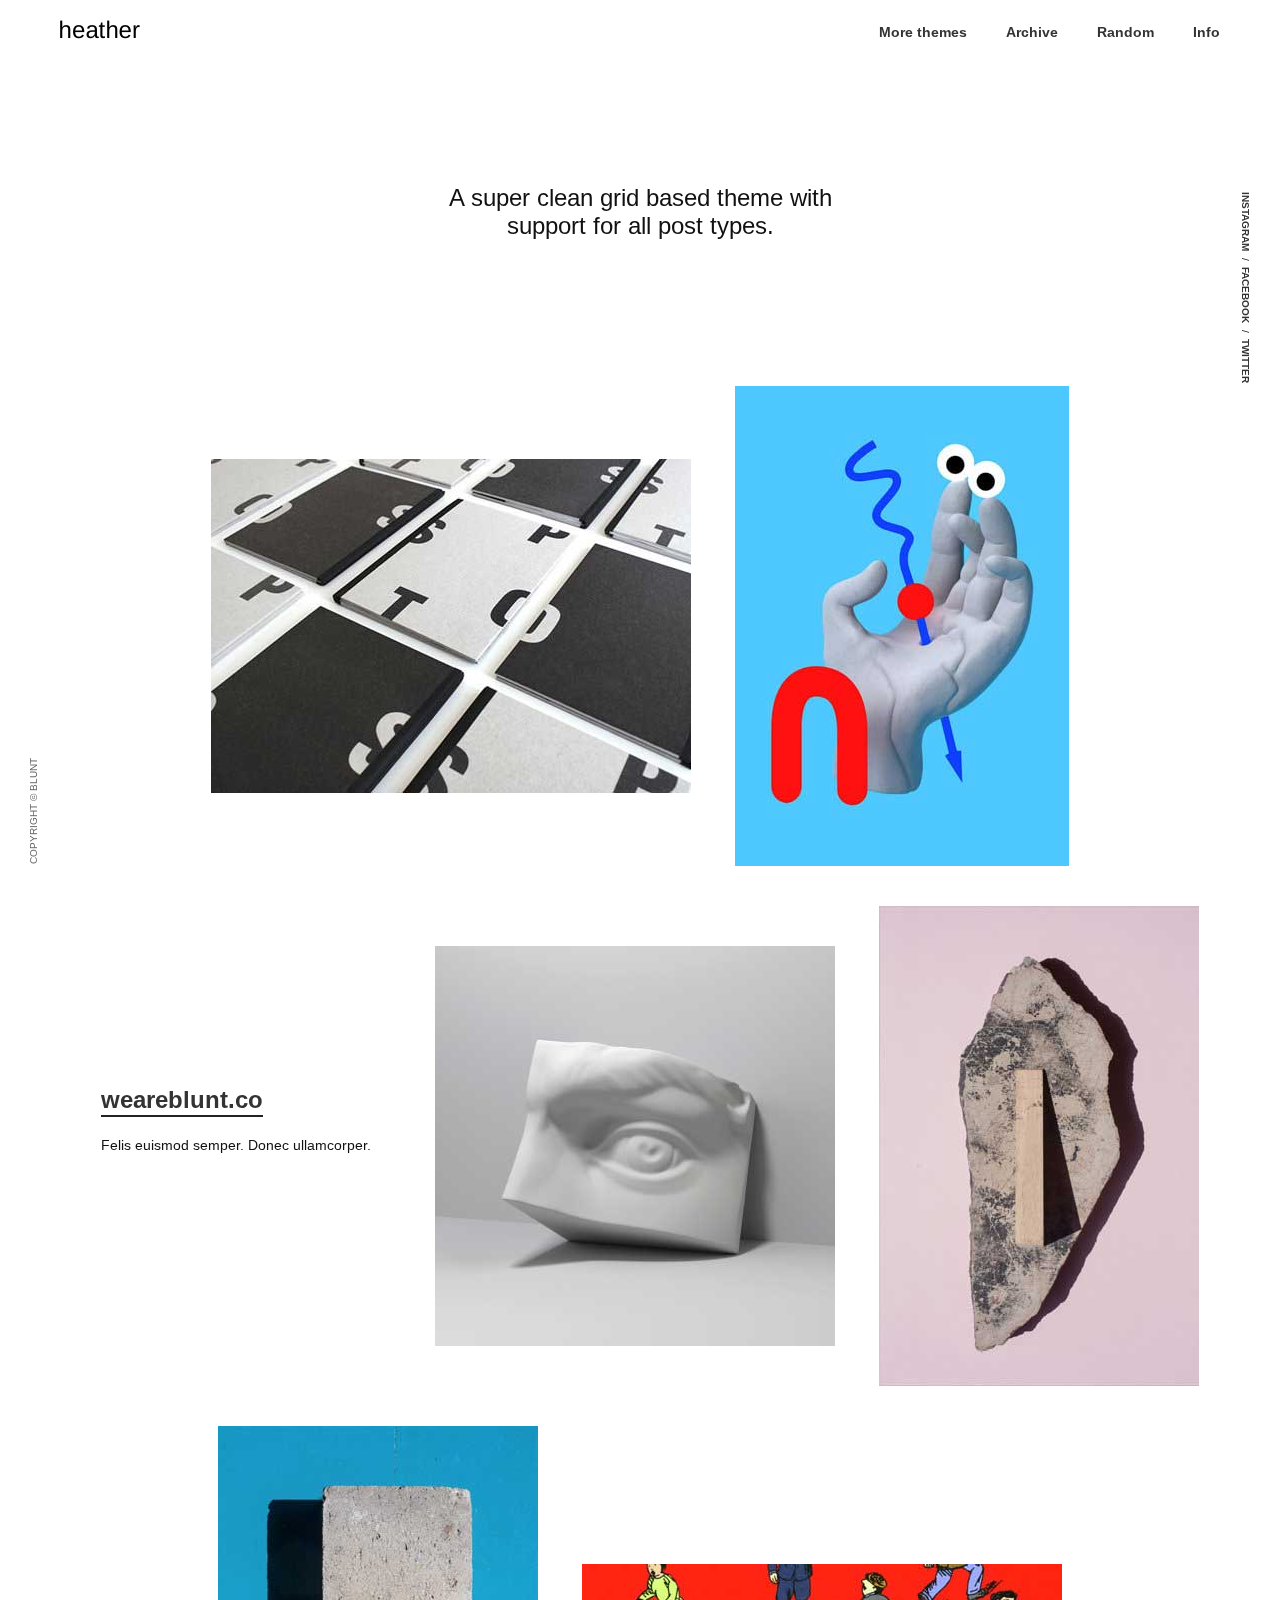
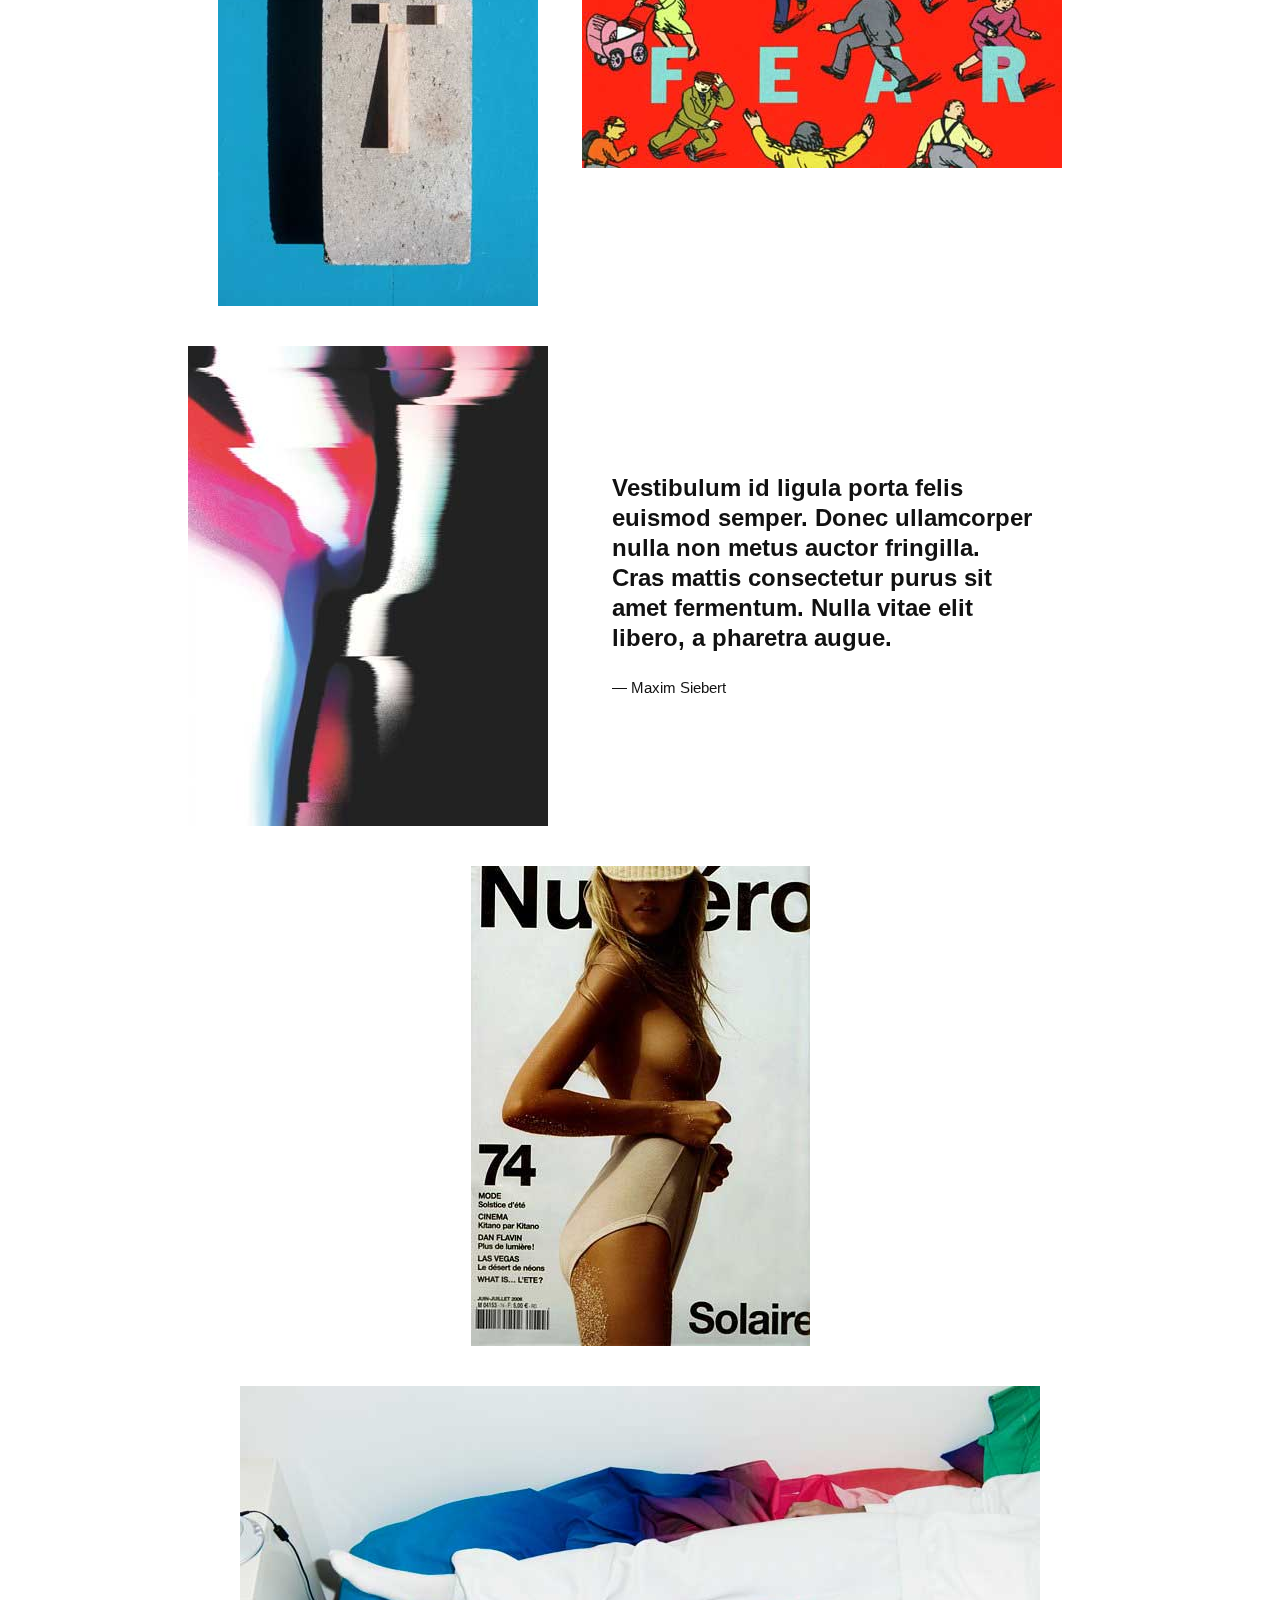
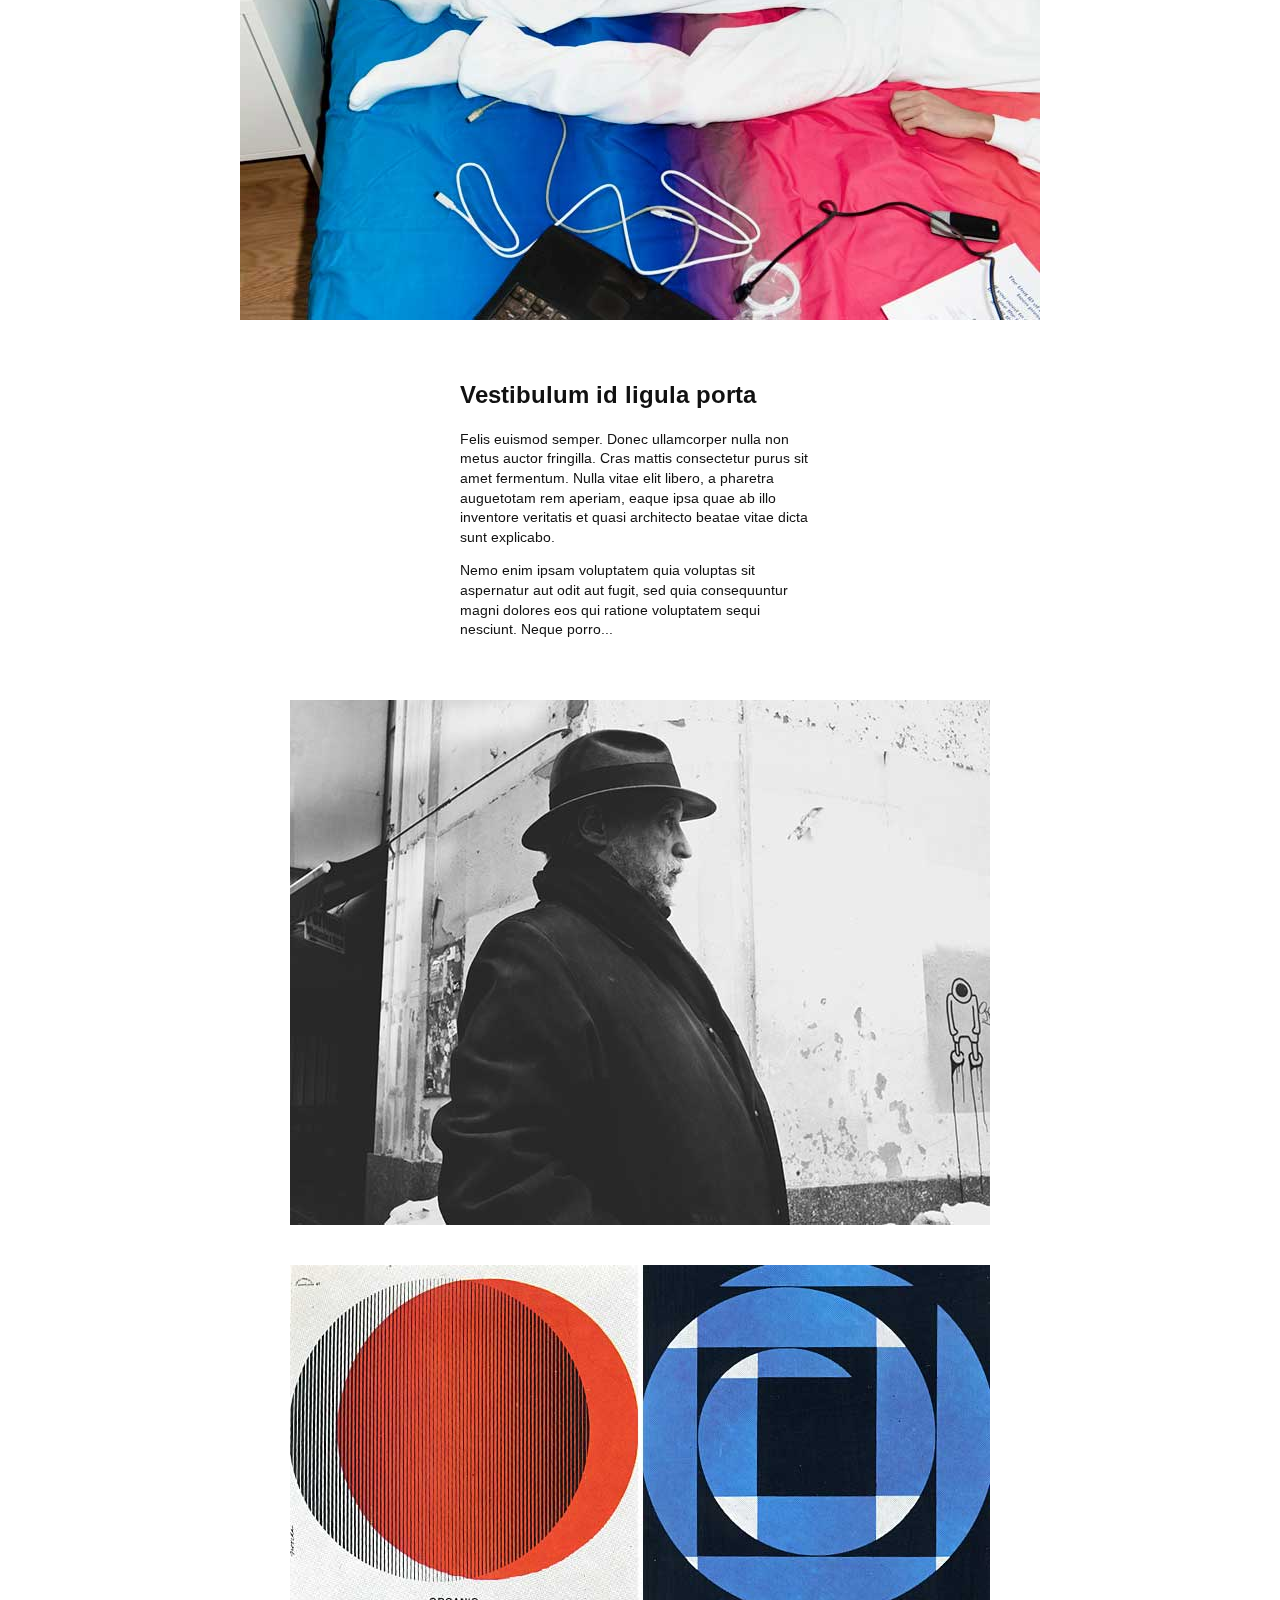
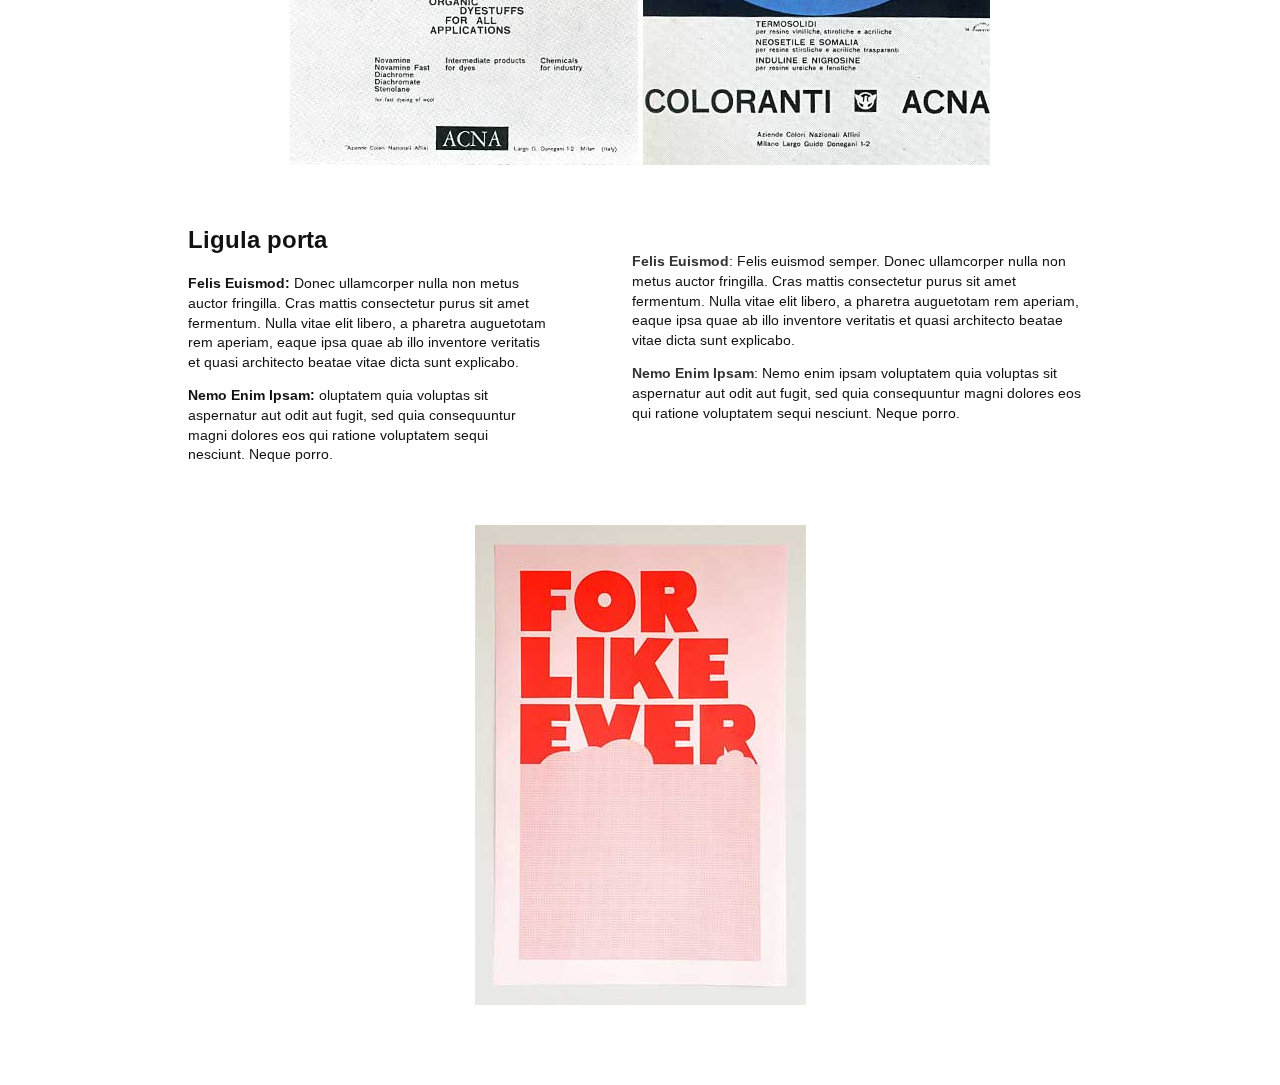
==== index.html @ 5b322d10 "Responsive finished" ====
<!DOCTYPE html>
<html>
	<head>
		<meta charset="utf-8">
		<meta http-equiv="X-UA-Compatible" content="IE=edge,chrome=1" />
		<meta name="viewport" content="width=device-width, initial-scale=1">

		<title>Tumblr Theme 1</title>
		<meta name="description" content="This is where the blog description will go">

		<!-- <link rel="apple-touch-icon" href="{PortraitURL-128}">
		<link rel="shortcut icon" href="{Favicon}">
		<link rel="canonical" href="{block:IndexPage}{BlogURL}{/block:IndexPage}{block:PermalinkPage}{Permalink}{/block:PermalinkPage}">
		<link rel="alternate" type="application/rss+xml" href="{RSS}"> -->
		<link rel="stylesheet" href="stylesheets/screen.css">
		<script src="https://ajax.googleapis.com/ajax/libs/jquery/1.11.3/jquery.min.js"></script>
	</head>
	<body>
		<header>
			<a class="logo" href="/"><img src="img/logo.png" alt="Tumblr Theme 1 logo"></a>
			<nav>
				<a href="#" class="hamburger _hamburger" title="Open menu"><span></span></a>
				<ul class="navigation navigation--site-wide _nav-sitewide">
					<li class="navigation__item navigation--site-wide__item"><a href="">More themes</a></li>
					<li class="navigation__item navigation--site-wide__item"><a href="">Archive</a></li>
					<li class="navigation__item navigation--site-wide__item"><a href="">Random</a></li>
					<li class="navigation__item navigation--site-wide__item"><a href="info.html">Info</a></li>
				</ul>
				<div class="navigation--social _nav-social">
					<ul class="navigation">
						<li class="navigation__item navigation--social__item"><a href="">Instagram</a></li>
						<li class="navigation__item navigation--social__item"><a href="">Facebook</a></li>
						<li class="navigation__item navigation--social__item"><a href="">Twitter</a></li>
					</ul>
				</div>
			</nav>
		</header>

		<main>
			<h1 class="description">A super clean grid based theme with support for all post types.</h1>

			<section class="posts">
				<!-- Photo -->
				<article class="post post--photo" data-id="1">
		          	<div class="post__singlelink _postlink" tabindex="0">
						<figure>
			          			<img src="img/image-1.jpg" alt="" width="" height="">
			          			<figcaption class="post--photo__caption">Example photo caption</figcaption>
			       		</figure>
		      		</div>
		      		<div class="post__more">
		      			<a href="" class="action-item"><img src="img/like.png" alt="Like this post"></a>
		      			<a href="" class="action-item"><img src="img/reblog.png" alt="Reblog this post"></a>
		      			<p class="post__date">6 months ago</p>
		      			<p class="post__notes">14 notes – via <a href="">teamsound</a></p>
		      			<ul class="hashtags">
		      				<li class="hashtags__item"><a href="">hashtag</a></li>
		      				<li class="hashtags__item"><a href="">anotherone</a></li>
		      			</ul>
		      		</div>
				</article>

				<!-- Photo -->
				<article class="post post--photo" data-id="1">
		          	<div class="post__singlelink _postlink" tabindex="0">
						<figure>
			          			<img src="img/image-2.jpg" alt="" width="" height="">
			       		</figure>
		      		</div>
		      		<div class="post__more">
		      			<a href="" class="action-item"><img src="img/like.png" alt="Like this post"></a>
		      			<a href="" class="action-item"><img src="img/reblog.png" alt="Reblog this post"></a>
		      			<p class="post__date">6 months ago</p>
		      			<p class="post__notes">14 notes – via <a href="">teamsound</a></p>
		      			<ul class="hashtags">
		      				<li class="hashtags__item"><a href="">hashtag</a></li>
		      				<li class="hashtags__item"><a href="">anotherone</a></li>
		      			</ul>
		      		</div>
				</article>

				<!-- Link -->
				<article class="post post--link" data-id="2">
					<div class="post__singlelink post__singlelink--text _postlink" tabindex="0">
						<a class="post--link__url external" target="_blank" href="weareblunt.co">weareblunt.co</a>
						<p>Felis euismod semper. Donec ullamcorper.</p>
					</div>
					<div class="post__more">
						<a href="weareblunt.co" class="action-item external"><img src="img/external.png" alt="View external link"></a>
		      			<a href="" class="action-item"><img src="img/like.png" alt="Like this post"></a>
		      			<a href="" class="action-item"><img src="img/reblog.png" alt="Reblog this post"></a>
		      			<p class="post__date">6 months ago</p>
		      			<p class="post__notes">14 notes – via <a href="">teamsound</a></p>
		      		</div>
				</article>

				<!-- Photo -->
				<article class="post post--photo" data-id="1">
		          	<div class="post__singlelink _postlink" tabindex="0">
						<figure>
			          			<img src="img/image-5.jpg" alt="" width="" height="">
			       		</figure>
		      		</div>
		      		<div class="post__more">
		      			<a href="" class="action-item"><img src="img/like.png" alt="Like this post"></a>
		      			<a href="" class="action-item"><img src="img/reblog.png" alt="Reblog this post"></a>
		      			<p class="post__date">6 months ago</p>
		      			<p class="post__notes">14 notes – via <a href="">teamsound</a></p>
		      			<ul class="hashtags">
		      				<li class="hashtags__item"><a href="">hashtag</a></li>
		      				<li class="hashtags__item"><a href="">anotherone</a></li>
		      			</ul>
		      		</div>
				</article>

				<!-- Photo -->
				<article class="post post--photo" data-id="1">
		          	<div class="post__singlelink _postlink" tabindex="0">
						<figure>
			          			<img src="img/image-4.jpg" alt="" width="" height="">
			          			<figcaption class="post--photo__caption">Example photo caption</figcaption>
			       		</figure>
		      		</div>
		      		<div class="post__more">
		      			<a href="" class="action-item"><img src="img/like.png" alt="Like this post"></a>
		      			<a href="" class="action-item"><img src="img/reblog.png" alt="Reblog this post"></a>
		      			<p class="post__date">6 months ago</p>
		      			<p class="post__notes">14 notes – via <a href="">teamsound</a></p>
		      			<ul class="hashtags">
		      				<li class="hashtags__item"><a href="">hashtag</a></li>
		      				<li class="hashtags__item"><a href="">anotherone</a></li>
		      			</ul>
		      		</div>
				</article>

				<!-- Photo -->
				<article class="post post--photo" data-id="1">
		          	<div class="post__singlelink _postlink" tabindex="0">
						<figure>
			          			<img src="img/image-6.jpg" alt="" width="" height="">
			       		</figure>
		      		</div>
		      		<div class="post__more">
		      			<a href="" class="action-item"><img src="img/like.png" alt="Like this post"></a>
		      			<a href="" class="action-item"><img src="img/reblog.png" alt="Reblog this post"></a>
		      			<p class="post__date">6 months ago</p>
		      			<p class="post__notes">14 notes – via <a href="">teamsound</a></p>
		      			<ul class="hashtags">
		      				<li class="hashtags__item"><a href="">hashtag</a></li>
		      				<li class="hashtags__item"><a href="">anotherone</a></li>
		      			</ul>
		      		</div>
				</article>

				<!-- Photo -->
				<article class="post post--photo" data-id="1">
		          	<div class="post__singlelink _postlink" tabindex="0">
						<figure>
			          			<img src="img/image-7.jpg" alt="" width="" height="">
			       		</figure>
		      		</div>
		      		<div class="post__more">
		      			<a href="" class="action-item"><img src="img/like.png" alt="Like this post"></a>
		      			<a href="" class="action-item"><img src="img/reblog.png" alt="Reblog this post"></a>
		      			<p class="post__date">6 months ago</p>
		      			<p class="post__notes">14 notes – via <a href="">teamsound</a></p>
		      			<ul class="hashtags">
		      				<li class="hashtags__item"><a href="">hashtag</a></li>
		      				<li class="hashtags__item"><a href="">anotherone</a></li>
		      			</ul>
		      		</div>
				</article>

				<!-- Photo -->
				<article class="post post--photo" data-id="1">
		          	<div class="post__singlelink _postlink" tabindex="0">
						<figure>
			          			<img src="img/image-8.jpg" alt="" width="" height="">
			       		</figure>
		      		</div>
		      		<div class="post__more">
		      			<a href="" class="action-item"><img src="img/like.png" alt="Like this post"></a>
		      			<a href="" class="action-item"><img src="img/reblog.png" alt="Reblog this post"></a>
		      			<p class="post__date">6 months ago</p>
		      			<p class="post__notes">14 notes – via <a href="">teamsound</a></p>
		      			<ul class="hashtags">
		      				<li class="hashtags__item"><a href="">hashtag</a></li>
		      				<li class="hashtags__item"><a href="">anotherone</a></li>
		      			</ul>
		      		</div>
				</article>

				<!-- Quote -->
				<article class="post post--blockquote" data-id="3">
					<div class="post__singlelink post__singlelink--text _postlink" tabindex="0">
						<blockquote>
							Vestibulum id ligula porta felis euismod semper. Donec ullamcorper nulla non metus auctor fringilla. Cras mattis consectetur purus sit amet fermentum. Nulla vitae elit libero, a pharetra augue.
						</blockquote>
						<p class="source">&mdash; Maxim Siebert</p>
					</div>
					<div class="post__more">
		      			<a href="" class="action-item"><img src="img/like.png" alt="Like this post"></a>
		      			<a href="" class="action-item"><img src="img/reblog.png" alt="Reblog this post"></a>
		      			<p class="post__date">6 months ago</p>
		      			<p class="post__notes">14 notes – via <a href="">teamsound</a></p>
		      		</div>
				</article>

				<!-- Photo -->
				<article class="post post--photo" data-id="1">
		          	<div class="post__singlelink _postlink" tabindex="0">
						<figure>
			          			<img src="img/image-9.jpg" alt="" width="" height="">
			          			<figcaption class="post--photo__caption">This is an example of what a semi long caption would look like</figcaption>
			       		</figure>
		      		</div>
		      		<div class="post__more">
		      			<a href="" class="action-item"><img src="img/like.png" alt="Like this post"></a>
		      			<a href="" class="action-item"><img src="img/reblog.png" alt="Reblog this post"></a>
		      			<p class="post__date">6 months ago</p>
		      			<p class="post__notes">14 notes – via <a href="">teamsound</a></p>
		      			<ul class="hashtags">
		      				<li class="hashtags__item"><a href="">hashtag</a></li>
		      				<li class="hashtags__item"><a href="">anotherone</a></li>
		      			</ul>
		      		</div>
				</article>

				<!-- Photo -->
				<article class="post post--photo" data-id="1">
		          	<div class="post__singlelink _postlink" tabindex="0">
						<figure>
			          			<img src="img/image-10.jpg" alt="" width="" height="">
			       		</figure>
		      		</div>
		      		<div class="post__more">
		      			<a href="" class="action-item"><img src="img/like.png" alt="Like this post"></a>
		      			<a href="" class="action-item"><img src="img/reblog.png" alt="Reblog this post"></a>
		      			<p class="post__date">6 months ago</p>
		      			<p class="post__notes">14 notes – via <a href="">teamsound</a></p>
		      			<ul class="hashtags">
		      				<li class="hashtags__item"><a href="">hashtag</a></li>
		      				<li class="hashtags__item"><a href="">anotherone</a></li>
		      			</ul>
		      		</div>
				</article>

				<!-- Text -->
				<article class="post post--text" data-id="4">
					<div class="post__singlelink post__singlelink--text _postlink" tabindex="0">
						<h2>Vestibulum id ligula porta</h2>
						<p>Felis euismod semper. Donec ullamcorper nulla non metus auctor fringilla. Cras mattis consectetur purus sit amet fermentum. Nulla vitae elit libero, a pharetra auguetotam rem aperiam, eaque ipsa quae ab illo inventore veritatis et quasi architecto beatae vitae dicta sunt explicabo.</p>
						<p>Nemo enim ipsam voluptatem quia voluptas sit aspernatur aut odit aut fugit, sed quia consequuntur magni dolores eos qui ratione voluptatem sequi nesciunt. Neque porro...</p>
					</div>
					<div class="post__more">
		      			<a href="" class="action-item"><img src="img/like.png" alt="Like this post"></a>
		      			<a href="" class="action-item"><img src="img/reblog.png" alt="Reblog this post"></a>
		      			<p class="post__date">6 months ago</p>
		      			<p class="post__notes">14 notes – via <a href="">teamsound</a></p>
		      		</div>
				</article>

				<!-- Photo -->
				<article class="post post--photo" data-id="1">
		          	<div class="post__singlelink _postlink" tabindex="0">
						<figure>
			          			<img src="img/image-11.jpg" alt="" width="" height="">
			          			<figcaption class="post--photo__caption">Short caption</figcaption>
			       		</figure>
		      		</div>
		      		<div class="post__more">
		      			<a href="" class="action-item"><img src="img/like.png" alt="Like this post"></a>
		      			<a href="" class="action-item"><img src="img/reblog.png" alt="Reblog this post"></a>
		      			<p class="post__date">6 months ago</p>
		      			<p class="post__notes">14 notes – via <a href="">teamsound</a></p>
		      			<ul class="hashtags">
		      				<li class="hashtags__item"><a href="">hashtag</a></li>
		      				<li class="hashtags__item"><a href="">anotherone</a></li>
		      			</ul>
		      		</div>
				</article>

				<!-- Photo -->
				<article class="post post--photo" data-id="1">
		          	<div class="post__singlelink _postlink" tabindex="0">
						<figure>
			          			<img src="img/image-12.jpg" alt="" width="" height="">
			       		</figure>
		      		</div>
		      		<div class="post__more">
		      			<a href="" class="action-item"><img src="img/like.png" alt="Like this post"></a>
		      			<a href="" class="action-item"><img src="img/reblog.png" alt="Reblog this post"></a>
		      			<p class="post__date">6 months ago</p>
		      			<p class="post__notes">14 notes – via <a href="">teamsound</a></p>
		      			<ul class="hashtags">
		      				<li class="hashtags__item"><a href="">hashtag</a></li>
		      				<li class="hashtags__item"><a href="">anotherone</a></li>
		      			</ul>
		      		</div>
				</article>

				<!-- Chat -->
				<article class="post post--chat" data-id="5">
					<div class="post__singlelink post__singlelink--text _postlink" tabindex="0">
						<h2>Ligula porta</h2>
						<ul class="post__conversation">
							<li class="post__conversation--lines">
								<p><strong>Felis Euismod: </strong>Donec ullamcorper nulla non metus auctor fringilla. Cras mattis consectetur purus sit amet fermentum. Nulla vitae elit libero, a pharetra auguetotam rem aperiam, eaque ipsa quae ab illo inventore veritatis et quasi architecto beatae vitae dicta sunt explicabo.</p>
							</li>
							<li class="post__conversation--lines">
								<p><strong>Nemo Enim Ipsam: </strong>oluptatem quia voluptas sit aspernatur aut odit aut fugit, sed quia consequuntur magni dolores eos qui ratione voluptatem sequi nesciunt. Neque porro.</p>
							</li>
						</ul>
					</div>
					<div class="post__more">
		      			<a href="" class="action-item"><img src="img/like.png" alt="Like this post"></a>
		      			<a href="" class="action-item"><img src="img/reblog.png" alt="Reblog this post"></a>
		      			<p class="post__date">6 months ago</p>
		      			<p class="post__notes">14 notes – via <a href="">teamsound</a></p>
		      		</div>
				</article>

				<!-- Answer -->
				<article class="post post--answer" data-id="6">
					<div class="post__singlelink post__singlelink--text _postlink" tabindex="0">
						<div class="post--answer__question">
							<p><a href="">Felis Euismod</a>: Felis euismod semper. Donec ullamcorper nulla non metus auctor fringilla. Cras mattis consectetur purus sit amet fermentum. Nulla vitae elit libero, a pharetra auguetotam rem aperiam, eaque ipsa quae ab illo inventore veritatis et quasi architecto beatae vitae dicta sunt explicabo.</p>
						</div>
						<div class="post--answer__answerer">
							<p><a href="">Nemo Enim Ipsam</a>: Nemo enim ipsam voluptatem quia voluptas sit aspernatur aut odit aut fugit, sed quia consequuntur magni dolores eos qui ratione voluptatem sequi nesciunt. Neque porro.</p>
						</div>
						<div class="post--answer__replies">
							<!-- Work out replies once dynamic -->
						</div>
					</div>
					<div class="post__more">
		      			<a href="" class="action-item"><img src="img/like.png" alt="Like this post"></a>
		      			<a href="" class="action-item"><img src="img/reblog.png" alt="Reblog this post"></a>
		      			<p class="post__date">6 months ago</p>
		      			<p class="post__notes">14 notes – via <a href="">teamsound</a></p>
		      		</div>
				</article>

				<!-- Photo -->
				<article class="post post--photo" data-id="1">
		          	<div class="post__singlelink _postlink" tabindex="0">
						<figure>
			          			<img src="img/image-13.jpg" alt="" width="" height="">
			       		</figure>
		      		</div>
		      		<div class="post__more">
		      			<a href="" class="action-item"><img src="img/like.png" alt="Like this post"></a>
		      			<a href="" class="action-item"><img src="img/reblog.png" alt="Reblog this post"></a>
		      			<p class="post__date">6 months ago</p>
		      			<p class="post__notes">14 notes – via <a href="">teamsound</a></p>
		      			<ul class="hashtags">
		      				<li class="hashtags__item"><a href="">hashtag</a></li>
		      				<li class="hashtags__item"><a href="">anotherone</a></li>
		      			</ul>
		      		</div>
				</article>
			</section>
		</main>

		<footer>
			<!-- Copyright -->
			<p class="copyright">Copyright &copy; blunt</p>
		</footer>


		<section class="overlay _overlay">
			<article class="overlay__post _overlaypost">
				
			</article>
		</section>

		<script src="js/script.js"></script>
	</body>
</html>
---- stylesheets/screen.css ----
@import url(https://fonts.googleapis.com/css?family=Arimo:400,700);
/* layouts/_base.scss */
/* line 6, ../sass/layouts/_base.scss */
*,
*:before,
*:after {
  -webkit-box-sizing: border-box;
  -moz-box-sizing: border-box;
  box-sizing: border-box;
}

/* line 14, ../sass/layouts/_base.scss */
body {
  font-family: 'Arimo', sans-serif;
  font-size: 14px;
  margin: 0;
  padding: 20px;
  color: #111;
}
/* line 22, ../sass/layouts/_base.scss */
body.no-scroll {
  overflow: hidden;
  height: 100%;
}
@media (min-width: 625px) {
  /* line 14, ../sass/layouts/_base.scss */
  body {
    padding: 60px;
  }
}

/* line 32, ../sass/layouts/_base.scss */
header {
  position: fixed;
  z-index: 2;
  top: 0;
  left: 0;
  width: 100%;
  margin: 0 auto;
  padding-top: 20px;
  padding-left: 20px;
  padding-right: 20px;
}
@media (min-width: 625px) {
  /* line 32, ../sass/layouts/_base.scss */
  header {
    padding-right: 60px;
    padding-left: 60px;
  }
}

/* line 49, ../sass/layouts/_base.scss */
.logo {
  display: inline-block;
  max-width: 80px;
}

/* line 55, ../sass/layouts/_base.scss */
nav {
  float: right;
}

/* line 59, ../sass/layouts/_base.scss */
h2, blockquote, .post--link__url {
  font-size: 1.7em;
  margin-top: 0;
}

/* line 65, ../sass/layouts/_base.scss */
p {
  font-weight: 400;
  line-height: 1.4;
  margin-top: 0;
}

/* line 72, ../sass/layouts/_base.scss */
img {
  max-width: 100%;
}

/* line 76, ../sass/layouts/_base.scss */
a {
  font-weight: 700;
  text-decoration: none;
  color: #333;
}
/* line 82, ../sass/layouts/_base.scss */
a:hover {
  opacity: .7;
}

/* line 87, ../sass/layouts/_base.scss */
article {
  margin-top: 20px;
  margin-bottom: 20px;
}
@media (min-width: 625px) {
  /* line 87, ../sass/layouts/_base.scss */
  article {
    margin-left: 20px;
    margin-right: 20px;
  }
}

/* line 96, ../sass/layouts/_base.scss */
figure {
  margin: 0;
}
/* line 98, ../sass/layouts/_base.scss */
figure img {
  display: block;
}

/* line 103, ../sass/layouts/_base.scss */
blockquote {
  font-weight: 700;
  margin-left: 0;
}

/* line 111, ../sass/layouts/_base.scss */
.source {
  font-size: 1.1em;
  font-weight: 400;
  margin-bottom: 0;
}

/* line 118, ../sass/layouts/_base.scss */
.visible {
  z-index: initial !important;
  opacity: 1 !important;
}

/* layouts/_inner-page.scss */
/* line 7, ../sass/layouts/_inner-page.scss */
.inner-page main {
  max-width: 580px;
  margin: 100px auto 0;
}
/* line 10, ../sass/layouts/_inner-page.scss */
.inner-page main h1 {
  font-size: 1.7em;
  font-weight: 400;
}

/* modules/_navigation.scss */
/* line 6, ../sass/modules/_navigation.scss */
.navigation {
  margin: 0;
  padding-left: 0;
  list-style-type: none;
}

/* line 13, ../sass/modules/_navigation.scss */
.navigation__item {
  display: inline-block;
  vertical-align: sub;
}

@media (max-width: 624px) {
  /* line 19, ../sass/modules/_navigation.scss */
  .navigation--site-wide {
    z-index: -1;
    opacity: 0;
    position: fixed;
    top: 115px;
    left: 50%;
    -moz-transform: translateX(-50%);
    -ms-transform: translateX(-50%);
    -webkit-transform: translateX(-50%);
    transform: translateX(-50%);
    transition-timing-function: ease-in-out;
    transition-duration: 0.2s;
    transition-property: opacity translate;
  }
  /* line 28, ../sass/modules/_navigation.scss */
  .navigation--site-wide.visible {
    -moz-transform: translateX(-50%) translateY(-15px);
    -ms-transform: translateX(-50%) translateY(-15px);
    -webkit-transform: translateX(-50%) translateY(-15px);
    transform: translateX(-50%) translateY(-15px);
  }
}

@media (max-width: 624px) {
  /* line 34, ../sass/modules/_navigation.scss */
  .navigation--site-wide__item {
    display: block;
    text-align: center;
    margin-bottom: 1em;
    font-size: 18px;
  }
  /* line 40, ../sass/modules/_navigation.scss */
  .navigation--site-wide__item a {
    font-weight: 400;
  }
}
@media (min-width: 625px) {
  /* line 34, ../sass/modules/_navigation.scss */
  .navigation--site-wide__item {
    margin-left: 35px;
  }
}

/* line 49, ../sass/modules/_navigation.scss */
.navigation--social {
  position: fixed;
  z-index: -1;
  opacity: 0;
  bottom: 20px;
  left: 50%;
  -moz-transform: translateX(-50%);
  -ms-transform: translateX(-50%);
  -webkit-transform: translateX(-50%);
  transform: translateX(-50%);
  transition-timing-function: ease-in-out;
  transition-duration: 0.2s;
  transition-property: opacity;
}
/* line 58, ../sass/modules/_navigation.scss */
.navigation--social.visible {
  z-index: 2 !important;
}
@media (min-width: 625px) {
  /* line 49, ../sass/modules/_navigation.scss */
  .navigation--social {
    z-index: initial;
    opacity: 1;
    top: 190px;
    right: 0;
    bottom: auto;
    -moz-transform: translateX(calc(100% - 21px));
    -ms-transform: translateX(calc(100% - 21px));
    -webkit-transform: translateX(calc(100% - 21px));
    transform: translateX(calc(100% - 21px));
  }
  /* line 69, ../sass/modules/_navigation.scss */
  .navigation--social ul {
    padding-left: 0;
    -moz-transform: rotate(90deg);
    -ms-transform: rotate(90deg);
    -webkit-transform: rotate(90deg);
    transform: rotate(90deg);
    -moz-transform-origin: top left;
    -ms-transform-origin: top left;
    -webkit-transform-origin: top left;
    transform-origin: top left;
  }
}

/* line 78, ../sass/modules/_navigation.scss */
.navigation--social__item {
  font-size: .7em;
  padding-left: 2px;
  text-transform: uppercase;
}
/* line 84, ../sass/modules/_navigation.scss */
.navigation--social__item:not(:last-child):after {
  padding-left: 4px;
  content: ' /';
}

/* modules/_hamburger.scss */
/* line 6, ../sass/modules/_hamburger.scss */
.hamburger {
  position: absolute;
  top: calc(50% + 10px);
  right: 20px;
  display: block;
  height: 26px;
  -moz-transform: translateY(-50%);
  -ms-transform: translateY(-50%);
  -webkit-transform: translateY(-50%);
  transform: translateY(-50%);
}
@media (min-width: 625px) {
  /* line 6, ../sass/modules/_hamburger.scss */
  .hamburger {
    display: none;
  }
}
/* line 19, ../sass/modules/_hamburger.scss */
.hamburger span {
  position: relative;
  top: calc(50% - 1px);
  display: block;
  width: 35px;
  height: 2px;
  background-color: black;
  transition-timing-function: ease-in-out;
  transition-duration: 0.2s;
  transition-property: all;
}
/* line 31, ../sass/modules/_hamburger.scss */
.hamburger span:before, .hamburger span:after {
  position: absolute;
  left: 0;
  width: 100%;
  height: 2px;
  content: '';
  background-color: black;
  transition-timing-function: ease-in-out;
  transition-duration: 0.2s;
  transition-property: all;
}
/* line 45, ../sass/modules/_hamburger.scss */
.hamburger span:before {
  top: -6px;
}
/* line 48, ../sass/modules/_hamburger.scss */
.hamburger span:after {
  bottom: -6px;
}
/* line 52, ../sass/modules/_hamburger.scss */
.hamburger.open span {
  background-color: transparent;
}
/* line 54, ../sass/modules/_hamburger.scss */
.hamburger.open span:before {
  top: 0;
  -moz-transform: rotate(45deg);
  -ms-transform: rotate(45deg);
  -webkit-transform: rotate(45deg);
  transform: rotate(45deg);
}
/* line 59, ../sass/modules/_hamburger.scss */
.hamburger.open span:after {
  bottom: 0;
  -moz-transform: rotate(-45deg);
  -ms-transform: rotate(-45deg);
  -webkit-transform: rotate(-45deg);
  transform: rotate(-45deg);
}

/* modules/_action-item.scss */
/* line 6, ../sass/modules/_action-items.scss */
.action-item {
  display: inline-block;
  max-width: 18px;
  margin: 0 3px 1em;
}

/* modules/_hashtags.scss */
/* line 6, ../sass/modules/_hashtags.scss */
.hashtags {
  padding-left: 0;
  list-style-type: none;
}

/* line 12, ../sass/modules/_hashtags.scss */
.hashtags__item {
  display: inline-block;
}
/* line 14, ../sass/modules/_hashtags.scss */
.hashtags__item a:before {
  font-weight: 700;
  content: '#';
}

/* modules/_description.scss */
/* line 6, ../sass/modules/_description.scss */
.description {
  font-size: 1.7em;
  font-weight: 400;
  max-width: 400px;
  margin: 125px auto;
  text-align: center;
}

/* modules/_copyright.scss */
/* line 6, ../sass/modules/_copyright.scss */
.copyright {
  display: none;
}
@media (min-width: 625px) {
  /* line 6, ../sass/modules/_copyright.scss */
  .copyright {
    font-size: .7em;
    position: fixed;
    bottom: 13px;
    left: 27px;
    display: block;
    text-transform: uppercase;
    color: #646464;
    -moz-transform: rotate(-90deg);
    -ms-transform: rotate(-90deg);
    -webkit-transform: rotate(-90deg);
    transform: rotate(-90deg);
    -moz-transform-origin: top left;
    -ms-transform-origin: top left;
    -webkit-transform-origin: top left;
    transform-origin: top left;
  }
}

/* modules/_post.scss */
/* line 6, ../sass/modules/_post.scss */
.posts {
  text-align: center;
}
/* line 8, ../sass/modules/_post.scss */
.posts .post {
  text-align: left;
  vertical-align: middle;
}

/* line 14, ../sass/modules/_post.scss */
.post {
  position: relative;
  display: inline-block;
}
/* line 19, ../sass/modules/_post.scss */
.post:hover .post__singlelink:before {
  background-color: rgba(0, 0, 0, 0.8);
}
/* line 22, ../sass/modules/_post.scss */
.post:hover .post__more,
.post:hover .post--photo__caption {
  opacity: 1;
}

/* Post Elements */
/* line 30, ../sass/modules/_post.scss */
.post__singlelink {
  position: relative;
  cursor: pointer;
  opacity: 1 !important;
}
/* line 36, ../sass/modules/_post.scss */
.post__singlelink:before {
  position: absolute;
  top: 0;
  left: 0;
  display: block;
  width: 100%;
  height: 100%;
  content: '';
}
/* line 48, ../sass/modules/_post.scss */
.post__singlelink--text {
  padding: 20px;
}

/* line 53, ../sass/modules/_post.scss */
.post__more {
  position: absolute;
  bottom: 10%;
  left: 25%;
  width: 50%;
  text-align: center;
  opacity: 0;
  color: #fff;
}
/* line 64, ../sass/modules/_post.scss */
.post__more a {
  color: #fff;
}

/* line 69, ../sass/modules/_post.scss */
.post--photo__caption {
  font-size: 1.8em;
  font-weight: 700;
}

/* line 74, ../sass/modules/_post.scss */
main .post--photo__caption {
  position: absolute;
  top: 12%;
  left: 0;
  padding-left: 20px;
  padding-right: 20px;
  width: 100%;
  text-align: center;
  opacity: 0;
  color: #fff;
}

/* line 89, ../sass/modules/_post.scss */
.overlay .post--photo__caption {
  margin-top: 15px;
}

/* line 93, ../sass/modules/_post.scss */
.post__conversation {
  margin: 0;
  padding-left: 0;
  list-style-type: none;
}

/* line 100, ../sass/modules/_post.scss */
.post__conversation--lines:last-child p {
  margin-bottom: 0;
}

/* line 104, ../sass/modules/_post.scss */
.post--link__url {
  display: inline-block;
  margin-bottom: .83em;
  border-bottom: 2px solid #222;
}

/* Post Modifiers */
@media (min-width: 625px) {
  /* line 115, ../sass/modules/_post.scss */
  .post--photo {
    max-width: 800px;
  }
}

@media (min-width: 625px) {
  /* line 121, ../sass/modules/_post.scss */
  .post--blockquote {
    max-width: 500px;
  }
}

@media (min-width: 625px) {
  /* line 127, ../sass/modules/_post.scss */
  .post--text {
    max-width: 400px;
  }
}
/* line 132, ../sass/modules/_post.scss */
.post--text .post__singlelink p:last-child {
  margin-bottom: 0;
}

@media (min-width: 625px) {
  /* line 138, ../sass/modules/_post.scss */
  .post--link {
    max-width: 350px;
  }
}
/* line 142, ../sass/modules/_post.scss */
.post--link .post__singlelink {
  min-height: 163px;
}

@media (min-width: 625px) {
  /* line 147, ../sass/modules/_post.scss */
  .post--chat {
    max-width: 400px;
  }
}

@media (min-width: 625px) {
  /* line 153, ../sass/modules/_post.scss */
  .post--answer {
    max-width: 500px;
  }
}

/* modules/_overlay.scss */
/* line 6, ../sass/modules/_overlay.scss */
.overlay {
  position: fixed;
  z-index: -1;
  top: 0;
  left: 0;
  overflow: scroll;
  width: 100%;
  height: 100%;
  padding: 60px;
  text-align: center;
  opacity: 0;
  background: rgba(240, 240, 240, 0.9);
  display: -webkit-box;
  display: -moz-box;
  display: -ms-flexbox;
  display: -webkit-flex;
  display: flex;
  -webkit-flex-direction: column;
  -ms-flex-direction: column;
  flex-direction: column;
  -webkit-justify-content: center;
  -ms-flex-pack: center;
  justify-content: center;
  -webkit-box-align: center;
  -moz-box-align: center;
  -webkit-align-items: center;
  -ms-flex-align: center;
  align-items: center;
  transition-timing-function: ease-in-out;
  transition-duration: 0.2s;
  transition-property: opacity;
}

/* line 27, ../sass/modules/_overlay.scss */
.overlay__post {
  display: inline-block;
  margin: 0;
  text-align: left;
  opacity: 0;
  transition-timing-function: ease-in-out;
  transition-duration: 0.2s;
  transition-property: all;
}
/* line 37, ../sass/modules/_overlay.scss */
.overlay__post.visible {
  -moz-transform: translateY(-10px);
  -ms-transform: translateY(-10px);
  -webkit-transform: translateY(-10px);
  transform: translateY(-10px);
}
/* line 40, ../sass/modules/_overlay.scss */
.overlay__post .post__date {
  padding-right: 20px;
}
/* line 43, ../sass/modules/_overlay.scss */
.overlay__post .post__date,
.overlay__post .post__notes {
  display: inline-block;
  padding-top: 5px;
}
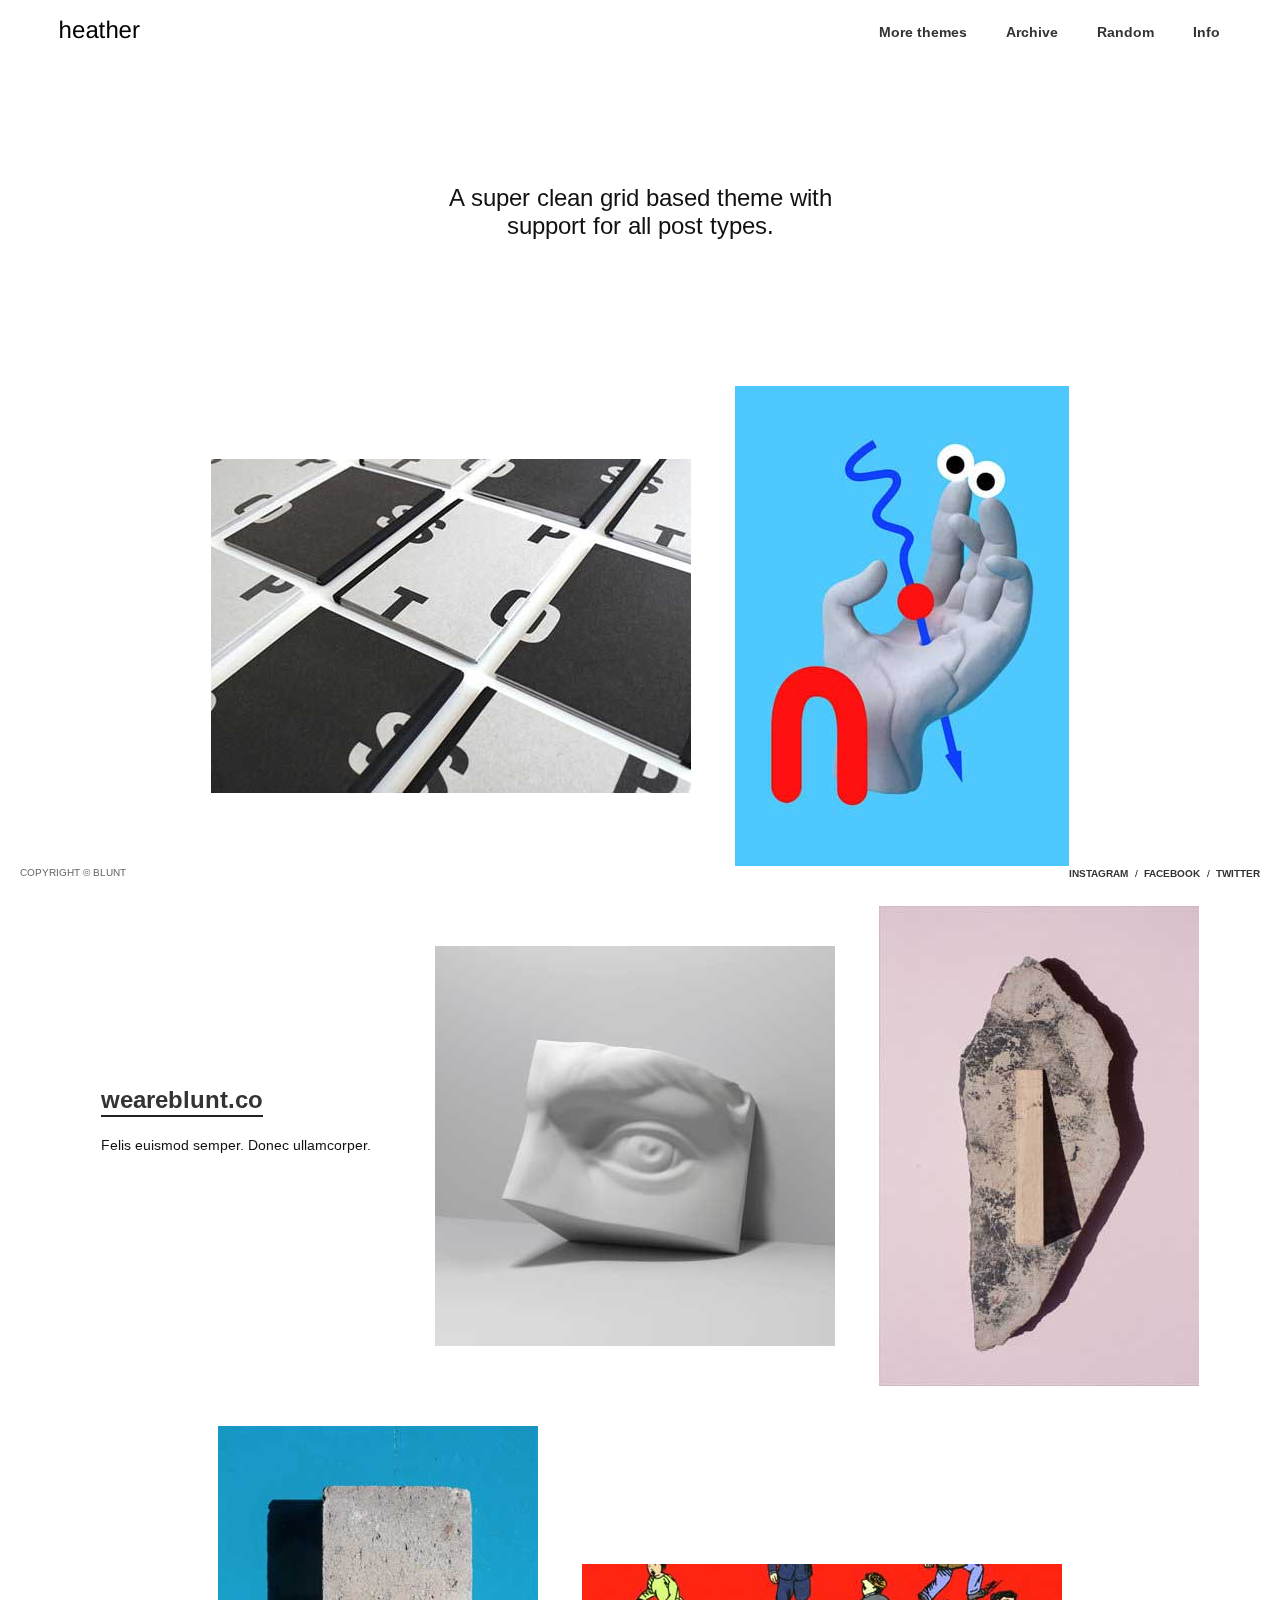
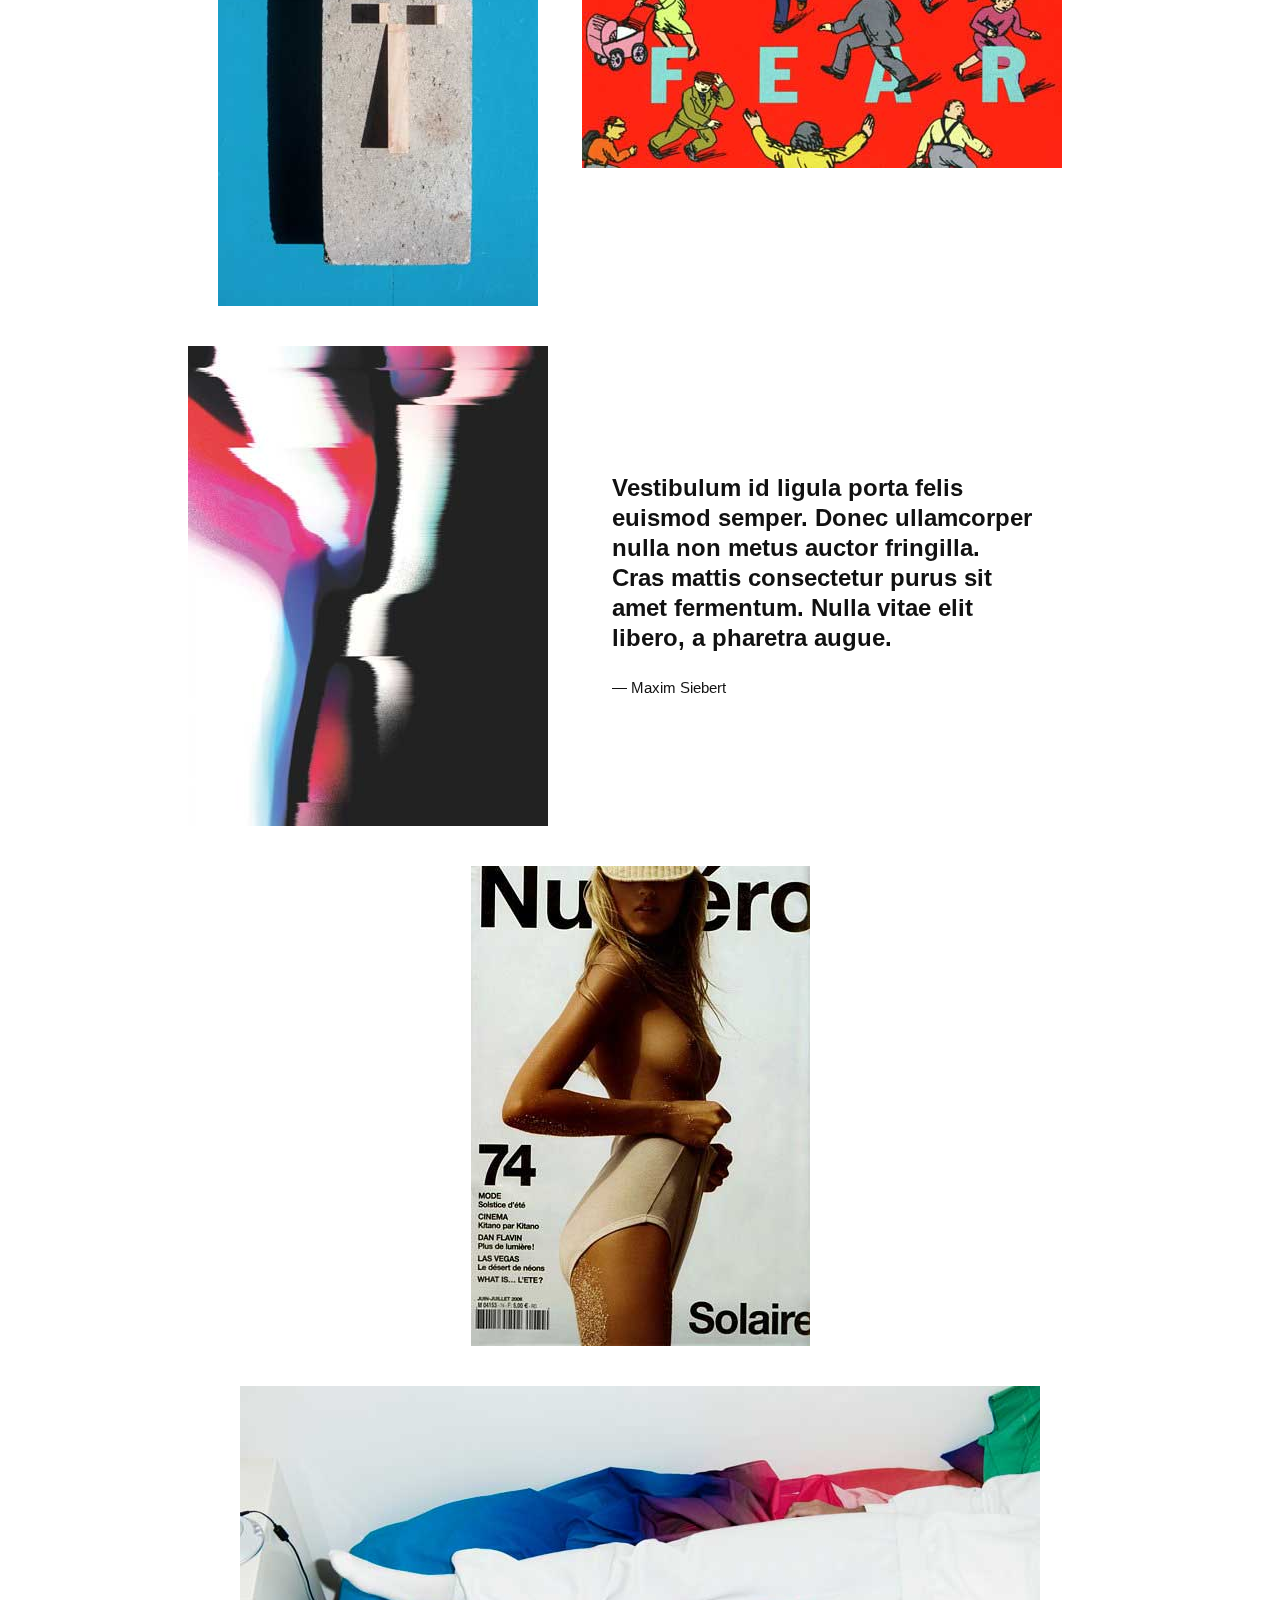
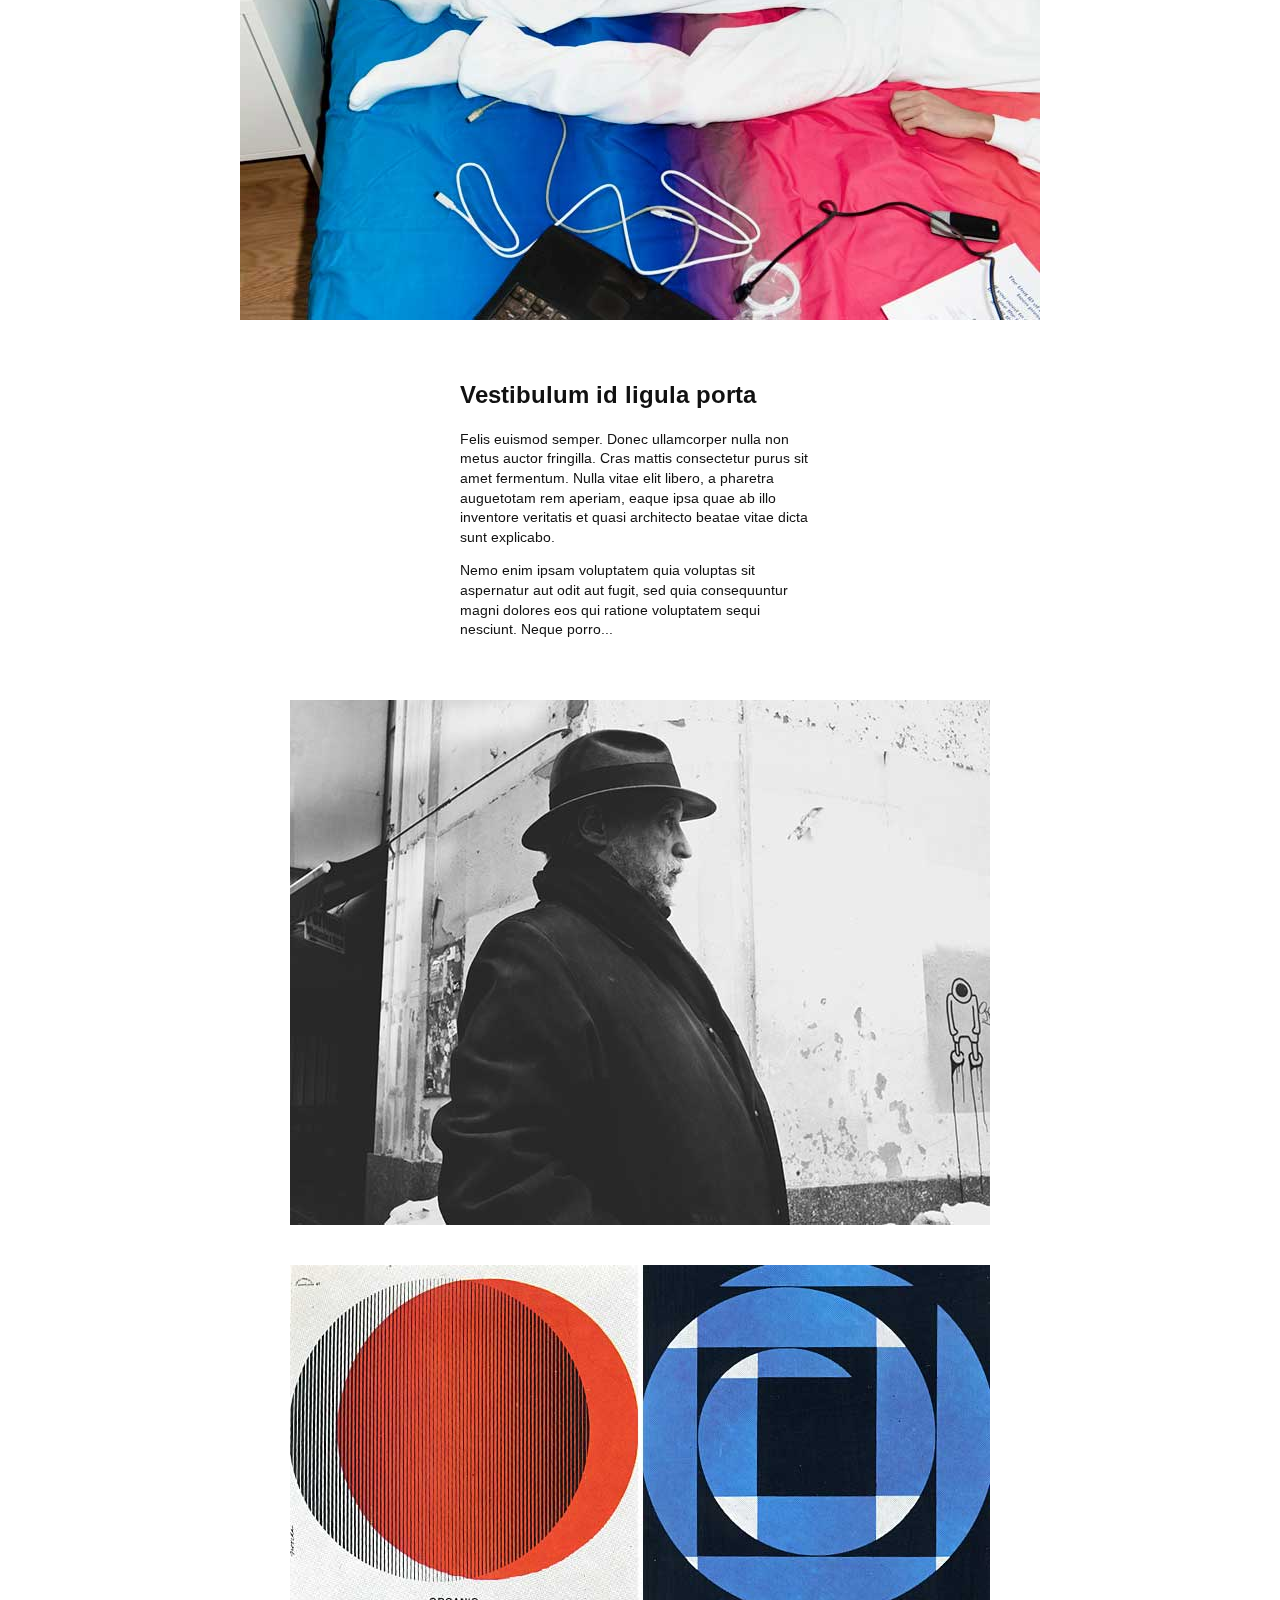
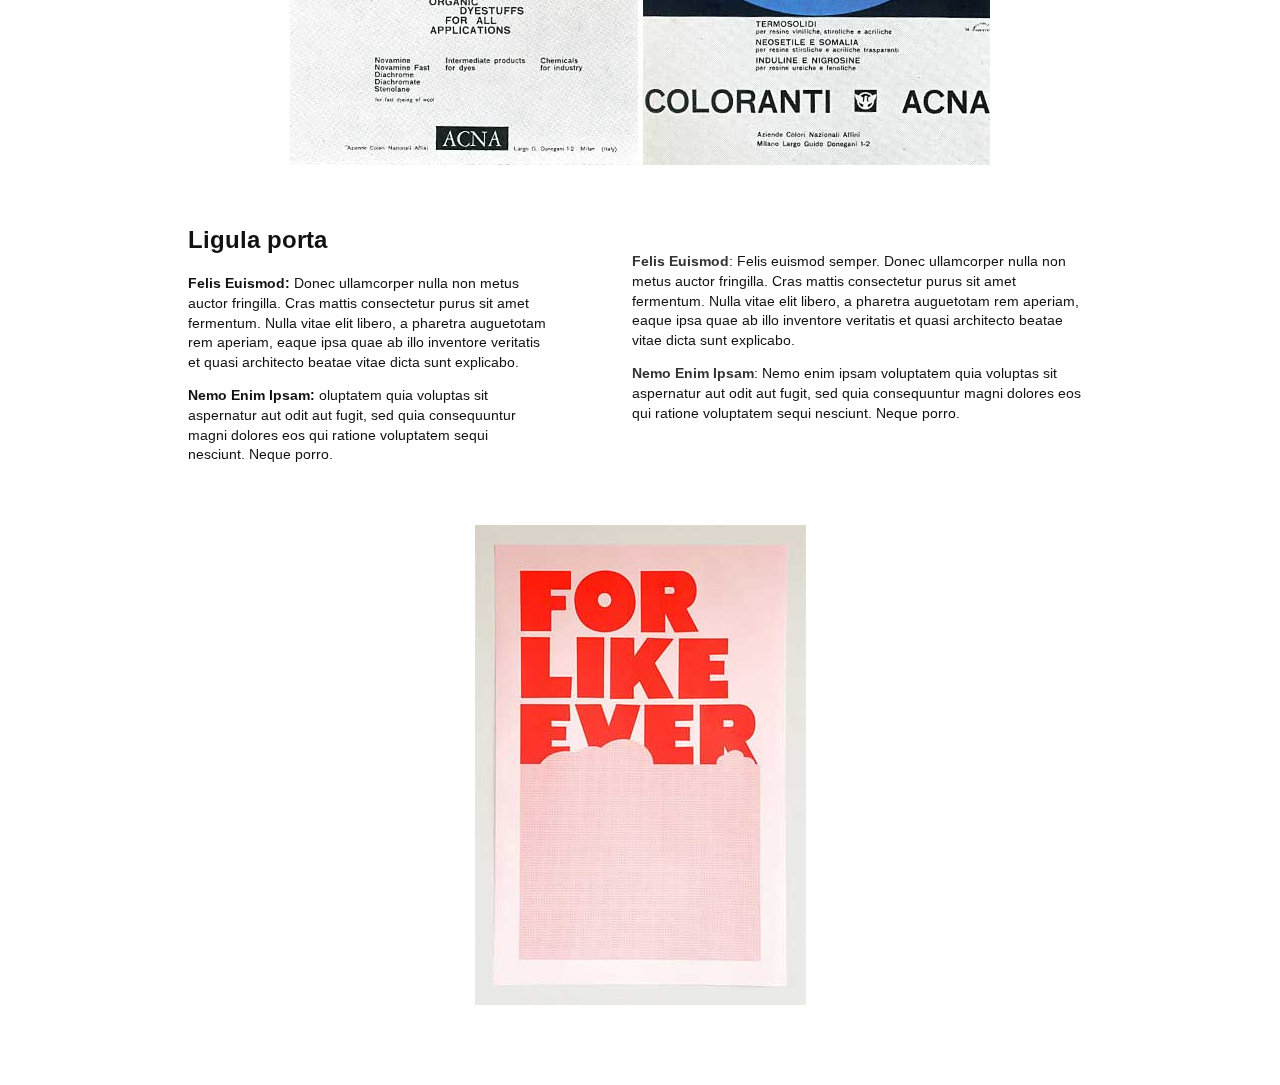
==== commit 9f37e075: "Resolves #2" ====
--- a/index.html
+++ b/index.html
@@ -17,7 +17,7 @@
 	</head>
 	<body>
 		<header>
-			<a class="logo" href="/"><img src="img/logo.png" alt="Tumblr Theme 1 logo"></a>
+			<a class="logo" href="index.html"><img src="img/logo.png" alt="Tumblr Theme 1 logo"></a>
 			<nav>
 				<a href="#" class="hamburger _hamburger" title="Open menu"><span></span></a>
 				<ul class="navigation navigation--site-wide _nav-sitewide">
@@ -26,15 +26,15 @@
 					<li class="navigation__item navigation--site-wide__item"><a href="">Random</a></li>
 					<li class="navigation__item navigation--site-wide__item"><a href="info.html">Info</a></li>
 				</ul>
-				<div class="navigation--social _nav-social">
-					<ul class="navigation">
-						<li class="navigation__item navigation--social__item"><a href="">Instagram</a></li>
-						<li class="navigation__item navigation--social__item"><a href="">Facebook</a></li>
-						<li class="navigation__item navigation--social__item"><a href="">Twitter</a></li>
-					</ul>
-				</div>
 			</nav>
 		</header>
+		<nav class="navigation--social _nav-social">
+			<ul class="navigation">
+				<li class="navigation__item navigation--social__item"><a href="">Instagram</a></li>
+				<li class="navigation__item navigation--social__item"><a href="">Facebook</a></li>
+				<li class="navigation__item navigation--social__item"><a href="">Twitter</a></li>
+			</ul>
+		</nav>
 
 		<main>
 			<h1 class="description">A super clean grid based theme with support for all post types.</h1>
--- a/stylesheets/screen.css
+++ b/stylesheets/screen.css
@@ -32,7 +32,7 @@
 /* line 32, ../sass/layouts/_base.scss */
 header {
   position: fixed;
-  z-index: 2;
+  z-index: 3;
   top: 0;
   left: 0;
   width: 100%;
@@ -159,20 +159,20 @@
 @media (max-width: 624px) {
   /* line 19, ../sass/modules/_navigation.scss */
   .navigation--site-wide {
+    position: fixed;
     z-index: -1;
-    opacity: 0;
-    position: fixed;
     top: 115px;
     left: 50%;
+    opacity: 0;
     -moz-transform: translateX(-50%);
     -ms-transform: translateX(-50%);
     -webkit-transform: translateX(-50%);
     transform: translateX(-50%);
+    transition-property: opacity translate;
+    transition-duration: 0.2s;
     transition-timing-function: ease-in-out;
-    transition-duration: 0.2s;
-    transition-property: opacity translate;
-  }
-  /* line 28, ../sass/modules/_navigation.scss */
+  }
+  /* line 30, ../sass/modules/_navigation.scss */
   .navigation--site-wide.visible {
     -moz-transform: translateX(-50%) translateY(-15px);
     -ms-transform: translateX(-50%) translateY(-15px);
@@ -182,78 +182,69 @@
 }
 
 @media (max-width: 624px) {
-  /* line 34, ../sass/modules/_navigation.scss */
+  /* line 36, ../sass/modules/_navigation.scss */
   .navigation--site-wide__item {
+    font-size: 18px;
     display: block;
+    margin-bottom: 1em;
     text-align: center;
-    margin-bottom: 1em;
-    font-size: 18px;
-  }
-  /* line 40, ../sass/modules/_navigation.scss */
+  }
+  /* line 45, ../sass/modules/_navigation.scss */
   .navigation--site-wide__item a {
     font-weight: 400;
   }
 }
 @media (min-width: 625px) {
-  /* line 34, ../sass/modules/_navigation.scss */
+  /* line 36, ../sass/modules/_navigation.scss */
   .navigation--site-wide__item {
     margin-left: 35px;
   }
 }
 
-/* line 49, ../sass/modules/_navigation.scss */
+/* line 54, ../sass/modules/_navigation.scss */
 .navigation--social {
   position: fixed;
   z-index: -1;
-  opacity: 0;
   bottom: 20px;
   left: 50%;
+  opacity: 0;
   -moz-transform: translateX(-50%);
   -ms-transform: translateX(-50%);
   -webkit-transform: translateX(-50%);
   transform: translateX(-50%);
+  transition-property: opacity;
+  transition-duration: 0.2s;
   transition-timing-function: ease-in-out;
-  transition-duration: 0.2s;
-  transition-property: opacity;
-}
-/* line 58, ../sass/modules/_navigation.scss */
+}
+/* line 64, ../sass/modules/_navigation.scss */
 .navigation--social.visible {
-  z-index: 2 !important;
-}
-@media (min-width: 625px) {
-  /* line 49, ../sass/modules/_navigation.scss */
+  z-index: 3 !important;
+}
+@media (min-width: 625px) {
+  /* line 54, ../sass/modules/_navigation.scss */
   .navigation--social {
-    z-index: initial;
+    z-index: 1;
+    right: 20px;
+    left: auto;
     opacity: 1;
-    top: 190px;
-    right: 0;
-    bottom: auto;
-    -moz-transform: translateX(calc(100% - 21px));
-    -ms-transform: translateX(calc(100% - 21px));
-    -webkit-transform: translateX(calc(100% - 21px));
-    transform: translateX(calc(100% - 21px));
-  }
-  /* line 69, ../sass/modules/_navigation.scss */
+    -moz-transform: translateX(0);
+    -ms-transform: translateX(0);
+    -webkit-transform: translateX(0);
+    transform: translateX(0);
+  }
+  /* line 75, ../sass/modules/_navigation.scss */
   .navigation--social ul {
     padding-left: 0;
-    -moz-transform: rotate(90deg);
-    -ms-transform: rotate(90deg);
-    -webkit-transform: rotate(90deg);
-    transform: rotate(90deg);
-    -moz-transform-origin: top left;
-    -ms-transform-origin: top left;
-    -webkit-transform-origin: top left;
-    transform-origin: top left;
-  }
-}
-
-/* line 78, ../sass/modules/_navigation.scss */
+  }
+}
+
+/* line 81, ../sass/modules/_navigation.scss */
 .navigation--social__item {
   font-size: .7em;
   padding-left: 2px;
   text-transform: uppercase;
 }
-/* line 84, ../sass/modules/_navigation.scss */
+/* line 87, ../sass/modules/_navigation.scss */
 .navigation--social__item:not(:last-child):after {
   padding-left: 4px;
   content: ' /';
@@ -286,9 +277,9 @@
   width: 35px;
   height: 2px;
   background-color: black;
+  transition-property: all;
+  transition-duration: 0.2s;
   transition-timing-function: ease-in-out;
-  transition-duration: 0.2s;
-  transition-property: all;
 }
 /* line 31, ../sass/modules/_hamburger.scss */
 .hamburger span:before, .hamburger span:after {
@@ -298,9 +289,9 @@
   height: 2px;
   content: '';
   background-color: black;
+  transition-property: all;
+  transition-duration: 0.2s;
   transition-timing-function: ease-in-out;
-  transition-duration: 0.2s;
-  transition-property: all;
 }
 /* line 45, ../sass/modules/_hamburger.scss */
 .hamburger span:before {
@@ -376,19 +367,12 @@
   .copyright {
     font-size: .7em;
     position: fixed;
-    bottom: 13px;
-    left: 27px;
+    bottom: 20px;
+    left: 20px;
     display: block;
+    margin-bottom: 0;
     text-transform: uppercase;
     color: #646464;
-    -moz-transform: rotate(-90deg);
-    -ms-transform: rotate(-90deg);
-    -webkit-transform: rotate(-90deg);
-    transform: rotate(-90deg);
-    -moz-transform-origin: top left;
-    -ms-transform-origin: top left;
-    -webkit-transform-origin: top left;
-    transform-origin: top left;
   }
 }
 
@@ -579,33 +563,38 @@
   -webkit-align-items: center;
   -ms-flex-align: center;
   align-items: center;
+  transition-property: opacity;
+  transition-duration: 0.2s;
   transition-timing-function: ease-in-out;
-  transition-duration: 0.2s;
-  transition-property: opacity;
-}
-
-/* line 27, ../sass/modules/_overlay.scss */
+}
+/* line 26, ../sass/modules/_overlay.scss */
+.overlay.visible {
+  z-index: 2 !important;
+}
+
+/* line 31, ../sass/modules/_overlay.scss */
 .overlay__post {
   display: inline-block;
   margin: 0;
   text-align: left;
   opacity: 0;
-  transition-timing-function: ease-in-out;
-  transition-duration: 0.2s;
-  transition-property: all;
-}
-/* line 37, ../sass/modules/_overlay.scss */
+  -moz-transition: all, 0.2s, ease-in-out;
+  -o-transition: all, 0.2s, ease-in-out;
+  -webkit-transition: all, 0.2s, ease-in-out;
+  transition: all, 0.2s, ease-in-out;
+}
+/* line 42, ../sass/modules/_overlay.scss */
 .overlay__post.visible {
   -moz-transform: translateY(-10px);
   -ms-transform: translateY(-10px);
   -webkit-transform: translateY(-10px);
   transform: translateY(-10px);
 }
-/* line 40, ../sass/modules/_overlay.scss */
+/* line 45, ../sass/modules/_overlay.scss */
 .overlay__post .post__date {
   padding-right: 20px;
 }
-/* line 43, ../sass/modules/_overlay.scss */
+/* line 48, ../sass/modules/_overlay.scss */
 .overlay__post .post__date,
 .overlay__post .post__notes {
   display: inline-block;
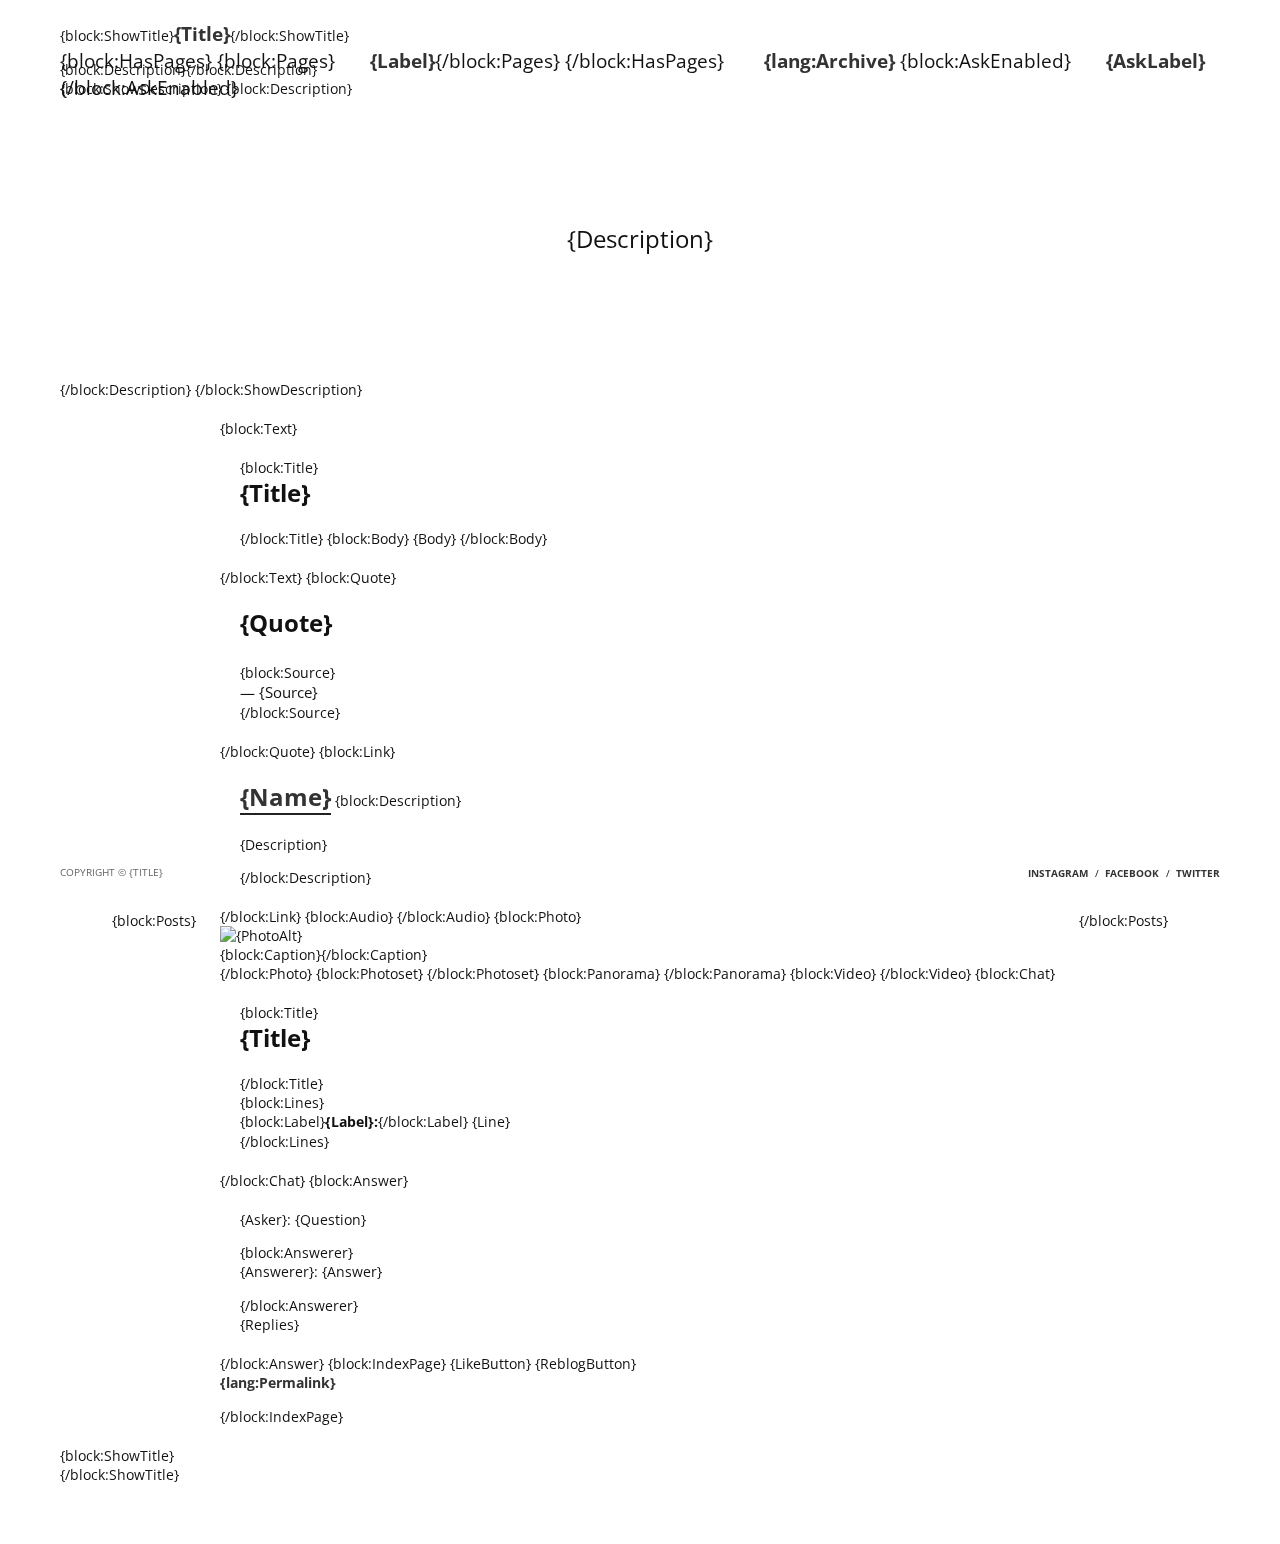
==== commit d9bc152f: "Dynamic implementation started" ====
--- a/index.html
+++ b/index.html
@@ -5,26 +5,28 @@
 		<meta http-equiv="X-UA-Compatible" content="IE=edge,chrome=1" />
 		<meta name="viewport" content="width=device-width, initial-scale=1">
 
-		<title>Tumblr Theme 1</title>
-		<meta name="description" content="This is where the blog description will go">
+		<title>{Title}{block:PostSummary} &mdash; {PostSummary}{/block:PostSummary}</title>
+		{block:Description}<meta name="description" content="{MetaDescription}">{/block:Description}
 
-		<!-- <link rel="apple-touch-icon" href="{PortraitURL-128}">
+		<link rel="apple-touch-icon" href="{PortraitURL-128}">
 		<link rel="shortcut icon" href="{Favicon}">
 		<link rel="canonical" href="{block:IndexPage}{BlogURL}{/block:IndexPage}{block:PermalinkPage}{Permalink}{/block:PermalinkPage}">
-		<link rel="alternate" type="application/rss+xml" href="{RSS}"> -->
+		<link rel="alternate" type="application/rss+xml" href="{RSS}">
+
 		<link rel="stylesheet" href="stylesheets/screen.css">
 		<script src="https://ajax.googleapis.com/ajax/libs/jquery/1.11.3/jquery.min.js"></script>
 	</head>
 	<body>
 		<header>
-			<a class="logo" href="index.html"><img src="img/logo.png" alt="Tumblr Theme 1 logo"></a>
+			{block:ShowTitle}<a class="logo" href="/">{Title}</a>{/block:ShowTitle}
 			<nav>
 				<a href="#" class="hamburger _hamburger" title="Open menu"><span></span></a>
 				<ul class="navigation navigation--site-wide _nav-sitewide">
-					<li class="navigation__item navigation--site-wide__item"><a href="">More themes</a></li>
-					<li class="navigation__item navigation--site-wide__item"><a href="">Archive</a></li>
-					<li class="navigation__item navigation--site-wide__item"><a href="">Random</a></li>
-					<li class="navigation__item navigation--site-wide__item"><a href="info.html">Info</a></li>
+					{block:HasPages}
+						{block:Pages}<li class="navigation__item navigation--site-wide__item"><a href="{URL}">{Label}</a></li>{/block:Pages}
+					{/block:HasPages}
+        			<li class="navigation__item navigation--site-wide__item"><a href="/archive">{lang:Archive}</a></li>
+        			{block:AskEnabled}<li class="navigation__item navigation--site-wide__item"><a href="/ask">{AskLabel}</a></li>{/block:AskEnabled}
 				</ul>
 			</nav>
 		</header>
@@ -37,336 +39,149 @@
 		</nav>
 
 		<main>
-			<h1 class="description">A super clean grid based theme with support for all post types.</h1>
+			{block:ShowDescription}
+				{block:Description}
+					<h1 class="description">{Description}</h1>
+				{/block:Description}
+			{/block:ShowDescription}
 
 			<section class="posts">
-				<!-- Photo -->
-				<article class="post post--photo" data-id="1">
-		          	<div class="post__singlelink _postlink" tabindex="0">
-						<figure>
-			          			<img src="img/image-1.jpg" alt="" width="" height="">
-			          			<figcaption class="post--photo__caption">Example photo caption</figcaption>
-			       		</figure>
-		      		</div>
-		      		<div class="post__more">
-		      			<a href="" class="action-item"><img src="img/like.png" alt="Like this post"></a>
-		      			<a href="" class="action-item"><img src="img/reblog.png" alt="Reblog this post"></a>
-		      			<p class="post__date">6 months ago</p>
-		      			<p class="post__notes">14 notes – via <a href="">teamsound</a></p>
-		      			<ul class="hashtags">
-		      				<li class="hashtags__item"><a href="">hashtag</a></li>
-		      				<li class="hashtags__item"><a href="">anotherone</a></li>
-		      			</ul>
-		      		</div>
-				</article>
 
-				<!-- Photo -->
-				<article class="post post--photo" data-id="1">
-		          	<div class="post__singlelink _postlink" tabindex="0">
-						<figure>
-			          			<img src="img/image-2.jpg" alt="" width="" height="">
-			       		</figure>
-		      		</div>
-		      		<div class="post__more">
-		      			<a href="" class="action-item"><img src="img/like.png" alt="Like this post"></a>
-		      			<a href="" class="action-item"><img src="img/reblog.png" alt="Reblog this post"></a>
-		      			<p class="post__date">6 months ago</p>
-		      			<p class="post__notes">14 notes – via <a href="">teamsound</a></p>
-		      			<ul class="hashtags">
-		      				<li class="hashtags__item"><a href="">hashtag</a></li>
-		      				<li class="hashtags__item"><a href="">anotherone</a></li>
-		      			</ul>
-		      		</div>
-				</article>
+				{block:Posts}
+					<article class="post post--{PostType}" data-id="{PostID}">
+						{block:Text}
+							<!-- Text -->
+							<div class="post__singlelink post__singlelink--text _postlink" tabindex="0">
+						        {block:Title}<h2>{Title}</h2>{/block:Title}
+						        {block:Body}
+						        	{Body}
+					        	{/block:Body}
+							</div>
+					    {/block:Text}
 
-				<!-- Link -->
-				<article class="post post--link" data-id="2">
-					<div class="post__singlelink post__singlelink--text _postlink" tabindex="0">
-						<a class="post--link__url external" target="_blank" href="weareblunt.co">weareblunt.co</a>
-						<p>Felis euismod semper. Donec ullamcorper.</p>
-					</div>
-					<div class="post__more">
-						<a href="weareblunt.co" class="action-item external"><img src="img/external.png" alt="View external link"></a>
-		      			<a href="" class="action-item"><img src="img/like.png" alt="Like this post"></a>
-		      			<a href="" class="action-item"><img src="img/reblog.png" alt="Reblog this post"></a>
-		      			<p class="post__date">6 months ago</p>
-		      			<p class="post__notes">14 notes – via <a href="">teamsound</a></p>
-		      		</div>
-				</article>
+					    {block:Quote}
+	      					<!-- Quote -->
+							<div class="post__singlelink post__singlelink--text _postlink" tabindex="0">
+								<blockquote>{Quote}</blockquote>
+								{block:Source}<p class="source">&mdash; {Source}</p>{/block:Source}
+							</div>
+      					{/block:Quote}
 
-				<!-- Photo -->
-				<article class="post post--photo" data-id="1">
-		          	<div class="post__singlelink _postlink" tabindex="0">
-						<figure>
-			          			<img src="img/image-5.jpg" alt="" width="" height="">
-			       		</figure>
-		      		</div>
-		      		<div class="post__more">
-		      			<a href="" class="action-item"><img src="img/like.png" alt="Like this post"></a>
-		      			<a href="" class="action-item"><img src="img/reblog.png" alt="Reblog this post"></a>
-		      			<p class="post__date">6 months ago</p>
-		      			<p class="post__notes">14 notes – via <a href="">teamsound</a></p>
-		      			<ul class="hashtags">
-		      				<li class="hashtags__item"><a href="">hashtag</a></li>
-		      				<li class="hashtags__item"><a href="">anotherone</a></li>
-		      			</ul>
-		      		</div>
-				</article>
+      					{block:Link}
+	      					<!-- Link -->
+							<div class="post__singlelink post__singlelink--text _postlink" tabindex="0">
+								<a class="post--link__url external" {Target} href="{URL}">{Name}</a>
+								{block:Description}<p>{Description}</p>{/block:Description}
+							</div>
+      					{/block:Link}
 
-				<!-- Photo -->
-				<article class="post post--photo" data-id="1">
-		          	<div class="post__singlelink _postlink" tabindex="0">
-						<figure>
-			          			<img src="img/image-4.jpg" alt="" width="" height="">
-			          			<figcaption class="post--photo__caption">Example photo caption</figcaption>
-			       		</figure>
-		      		</div>
-		      		<div class="post__more">
-		      			<a href="" class="action-item"><img src="img/like.png" alt="Like this post"></a>
-		      			<a href="" class="action-item"><img src="img/reblog.png" alt="Reblog this post"></a>
-		      			<p class="post__date">6 months ago</p>
-		      			<p class="post__notes">14 notes – via <a href="">teamsound</a></p>
-		      			<ul class="hashtags">
-		      				<li class="hashtags__item"><a href="">hashtag</a></li>
-		      				<li class="hashtags__item"><a href="">anotherone</a></li>
-		      			</ul>
-		      		</div>
-				</article>
+      					{block:Audio}
+      						<!-- Audio -->
+      						<!-- Gotta implement this -->
+					    {/block:Audio}
 
-				<!-- Photo -->
-				<article class="post post--photo" data-id="1">
-		          	<div class="post__singlelink _postlink" tabindex="0">
-						<figure>
-			          			<img src="img/image-6.jpg" alt="" width="" height="">
-			       		</figure>
-		      		</div>
-		      		<div class="post__more">
-		      			<a href="" class="action-item"><img src="img/like.png" alt="Like this post"></a>
-		      			<a href="" class="action-item"><img src="img/reblog.png" alt="Reblog this post"></a>
-		      			<p class="post__date">6 months ago</p>
-		      			<p class="post__notes">14 notes – via <a href="">teamsound</a></p>
-		      			<ul class="hashtags">
-		      				<li class="hashtags__item"><a href="">hashtag</a></li>
-		      				<li class="hashtags__item"><a href="">anotherone</a></li>
-		      			</ul>
-		      		</div>
-				</article>
+					    {block:Photo}
+					    	<!-- Photo -->
+        					<div class="post__singlelink _postlink" tabindex="0">
+								<figure>
+					          			<img src="{PhotoURL-HighRes}" alt="{PhotoAlt}" width="{PhotoWidth-HighRes}" height="{PhotoHeight-HighRes}">
+					          			{block:Caption}<figcaption class="post--photo__caption">{Caption}</figcaption>{/block:Caption}
+					       		</figure>
+				      		</div>
+      					{/block:Photo}
 
-				<!-- Photo -->
-				<article class="post post--photo" data-id="1">
-		          	<div class="post__singlelink _postlink" tabindex="0">
-						<figure>
-			          			<img src="img/image-7.jpg" alt="" width="" height="">
-			       		</figure>
-		      		</div>
-		      		<div class="post__more">
-		      			<a href="" class="action-item"><img src="img/like.png" alt="Like this post"></a>
-		      			<a href="" class="action-item"><img src="img/reblog.png" alt="Reblog this post"></a>
-		      			<p class="post__date">6 months ago</p>
-		      			<p class="post__notes">14 notes – via <a href="">teamsound</a></p>
-		      			<ul class="hashtags">
-		      				<li class="hashtags__item"><a href="">hashtag</a></li>
-		      				<li class="hashtags__item"><a href="">anotherone</a></li>
-		      			</ul>
-		      		</div>
-				</article>
+      					{block:Photoset}
+					        <!-- Photoset -->
+					        <!-- GOtta implement this -->
+					    {/block:Photoset}
 
-				<!-- Photo -->
-				<article class="post post--photo" data-id="1">
-		          	<div class="post__singlelink _postlink" tabindex="0">
-						<figure>
-			          			<img src="img/image-8.jpg" alt="" width="" height="">
-			       		</figure>
-		      		</div>
-		      		<div class="post__more">
-		      			<a href="" class="action-item"><img src="img/like.png" alt="Like this post"></a>
-		      			<a href="" class="action-item"><img src="img/reblog.png" alt="Reblog this post"></a>
-		      			<p class="post__date">6 months ago</p>
-		      			<p class="post__notes">14 notes – via <a href="">teamsound</a></p>
-		      			<ul class="hashtags">
-		      				<li class="hashtags__item"><a href="">hashtag</a></li>
-		      				<li class="hashtags__item"><a href="">anotherone</a></li>
-		      			</ul>
-		      		</div>
-				</article>
+					    {block:Panorama}
+					        <!-- Panorama -->
+					        <!-- GOtta implement this -->
+					    {/block:Panorama}
 
-				<!-- Quote -->
-				<article class="post post--blockquote" data-id="3">
-					<div class="post__singlelink post__singlelink--text _postlink" tabindex="0">
-						<blockquote>
-							Vestibulum id ligula porta felis euismod semper. Donec ullamcorper nulla non metus auctor fringilla. Cras mattis consectetur purus sit amet fermentum. Nulla vitae elit libero, a pharetra augue.
-						</blockquote>
-						<p class="source">&mdash; Maxim Siebert</p>
-					</div>
-					<div class="post__more">
-		      			<a href="" class="action-item"><img src="img/like.png" alt="Like this post"></a>
-		      			<a href="" class="action-item"><img src="img/reblog.png" alt="Reblog this post"></a>
-		      			<p class="post__date">6 months ago</p>
-		      			<p class="post__notes">14 notes – via <a href="">teamsound</a></p>
-		      		</div>
-				</article>
+					    {block:Video}
+					        <!-- Video -->
+					        <!-- GOtta implement this -->
+					    {/block:Video}
 
-				<!-- Photo -->
-				<article class="post post--photo" data-id="1">
-		          	<div class="post__singlelink _postlink" tabindex="0">
-						<figure>
-			          			<img src="img/image-9.jpg" alt="" width="" height="">
-			          			<figcaption class="post--photo__caption">This is an example of what a semi long caption would look like</figcaption>
-			       		</figure>
-		      		</div>
-		      		<div class="post__more">
-		      			<a href="" class="action-item"><img src="img/like.png" alt="Like this post"></a>
-		      			<a href="" class="action-item"><img src="img/reblog.png" alt="Reblog this post"></a>
-		      			<p class="post__date">6 months ago</p>
-		      			<p class="post__notes">14 notes – via <a href="">teamsound</a></p>
-		      			<ul class="hashtags">
-		      				<li class="hashtags__item"><a href="">hashtag</a></li>
-		      				<li class="hashtags__item"><a href="">anotherone</a></li>
-		      			</ul>
-		      		</div>
-				</article>
+					    {block:Chat}
+        					<!-- Chat -->
+        					<div class="post__singlelink post__singlelink--text _postlink" tabindex="0">
+								{block:Title}<h2>{Title}</h2>{/block:Title}
+								<ul class="post__conversation">
+									{block:Lines}
+										<li class="post__conversation--lines {Alt}">
+											<p>{block:Label}<strong>{Label}:</strong>{/block:Label} {Line}</p>
+										</li>
+									{/block:Lines}
+								</ul>
+							</div>
+      					{/block:Chat}
 
-				<!-- Photo -->
-				<article class="post post--photo" data-id="1">
-		          	<div class="post__singlelink _postlink" tabindex="0">
-						<figure>
-			          			<img src="img/image-10.jpg" alt="" width="" height="">
-			       		</figure>
-		      		</div>
-		      		<div class="post__more">
-		      			<a href="" class="action-item"><img src="img/like.png" alt="Like this post"></a>
-		      			<a href="" class="action-item"><img src="img/reblog.png" alt="Reblog this post"></a>
-		      			<p class="post__date">6 months ago</p>
-		      			<p class="post__notes">14 notes – via <a href="">teamsound</a></p>
-		      			<ul class="hashtags">
-		      				<li class="hashtags__item"><a href="">hashtag</a></li>
-		      				<li class="hashtags__item"><a href="">anotherone</a></li>
-		      			</ul>
-		      		</div>
-				</article>
+      					{block:Answer}
+        					<!-- Answer -->
+        					<div class="post__singlelink post__singlelink--text _postlink" tabindex="0">
+								<div class="post--answer__question">
+									<p>{Asker}: {Question}</p>
+								</div>
+								{block:Answerer}
+									<div class="post--answer__answerer">
+										<p>{Answerer}: {Answer}</p>
+									</div>
+								{/block:Answerer}
+								<div class="post--answer__replies">
+									{Replies}
+								</div>
+							</div>
+      					{/block:Answer}
 
-				<!-- Text -->
-				<article class="post post--text" data-id="4">
-					<div class="post__singlelink post__singlelink--text _postlink" tabindex="0">
-						<h2>Vestibulum id ligula porta</h2>
-						<p>Felis euismod semper. Donec ullamcorper nulla non metus auctor fringilla. Cras mattis consectetur purus sit amet fermentum. Nulla vitae elit libero, a pharetra auguetotam rem aperiam, eaque ipsa quae ab illo inventore veritatis et quasi architecto beatae vitae dicta sunt explicabo.</p>
-						<p>Nemo enim ipsam voluptatem quia voluptas sit aspernatur aut odit aut fugit, sed quia consequuntur magni dolores eos qui ratione voluptatem sequi nesciunt. Neque porro...</p>
-					</div>
-					<div class="post__more">
-		      			<a href="" class="action-item"><img src="img/like.png" alt="Like this post"></a>
-		      			<a href="" class="action-item"><img src="img/reblog.png" alt="Reblog this post"></a>
-		      			<p class="post__date">6 months ago</p>
-		      			<p class="post__notes">14 notes – via <a href="">teamsound</a></p>
-		      		</div>
-				</article>
+						<div class="post__more">
+							{block:Link}
+								<!-- This might not work :( -->
+								<a href="{URL}" class="action-item external"><img src="img/external.png" alt="View external link"></a>
+							{/block:Link}
+			      			{LikeButton color="white"}
+			      			{ReblogButton color="white"}
+			      			{block:Date}
+					        	{block:NewDayDate}<p class="post__date">{TimeAgo}</p>{/block:NewDayDate}
+					        	{block:SameDayDate}<p class="post__date">{TimeAgo}</p>{/block:SameDayDate}
+					      	{/block:Date}
+					      	{block:NoteCount}
+			      				<p class="post__notes">
+			      					{NoteCountWithLabel} 
+			      					– via 
+			      					{block:ContentSource}
+			      						<a href="{SourceURL}">{SourceTitle}</a>
+			      					{/block:ContentSource}
+			      				</p>
+			      			{/block:NoteCount}
+			      			{block:HasTags}
+				      			<ul class="hashtags">
+				      				{block:Tags}
+				      					<li class="hashtags__item"><a href="{TagURL}">{Tag}</a></li>
+				      				{/block:Tags}
+				      			</ul>
+			      			{/block:HasTags}
+			      		</div>
 
-				<!-- Photo -->
-				<article class="post post--photo" data-id="1">
-		          	<div class="post__singlelink _postlink" tabindex="0">
-						<figure>
-			          			<img src="img/image-11.jpg" alt="" width="" height="">
-			          			<figcaption class="post--photo__caption">Short caption</figcaption>
-			       		</figure>
-		      		</div>
-		      		<div class="post__more">
-		      			<a href="" class="action-item"><img src="img/like.png" alt="Like this post"></a>
-		      			<a href="" class="action-item"><img src="img/reblog.png" alt="Reblog this post"></a>
-		      			<p class="post__date">6 months ago</p>
-		      			<p class="post__notes">14 notes – via <a href="">teamsound</a></p>
-		      			<ul class="hashtags">
-		      				<li class="hashtags__item"><a href="">hashtag</a></li>
-		      				<li class="hashtags__item"><a href="">anotherone</a></li>
-		      			</ul>
-		      		</div>
-				</article>
+			      		{block:IndexPage}
+					        {LikeButton}
+					        {ReblogButton}
+					        <p><a href="{Permalink}" class="permalink">{lang:Permalink}</a></p>
+      					{/block:IndexPage}
+					</article>
+				{/block:Posts}
 
-				<!-- Photo -->
-				<article class="post post--photo" data-id="1">
-		          	<div class="post__singlelink _postlink" tabindex="0">
-						<figure>
-			          			<img src="img/image-12.jpg" alt="" width="" height="">
-			       		</figure>
-		      		</div>
-		      		<div class="post__more">
-		      			<a href="" class="action-item"><img src="img/like.png" alt="Like this post"></a>
-		      			<a href="" class="action-item"><img src="img/reblog.png" alt="Reblog this post"></a>
-		      			<p class="post__date">6 months ago</p>
-		      			<p class="post__notes">14 notes – via <a href="">teamsound</a></p>
-		      			<ul class="hashtags">
-		      				<li class="hashtags__item"><a href="">hashtag</a></li>
-		      				<li class="hashtags__item"><a href="">anotherone</a></li>
-		      			</ul>
-		      		</div>
-				</article>
-
-				<!-- Chat -->
-				<article class="post post--chat" data-id="5">
-					<div class="post__singlelink post__singlelink--text _postlink" tabindex="0">
-						<h2>Ligula porta</h2>
-						<ul class="post__conversation">
-							<li class="post__conversation--lines">
-								<p><strong>Felis Euismod: </strong>Donec ullamcorper nulla non metus auctor fringilla. Cras mattis consectetur purus sit amet fermentum. Nulla vitae elit libero, a pharetra auguetotam rem aperiam, eaque ipsa quae ab illo inventore veritatis et quasi architecto beatae vitae dicta sunt explicabo.</p>
-							</li>
-							<li class="post__conversation--lines">
-								<p><strong>Nemo Enim Ipsam: </strong>oluptatem quia voluptas sit aspernatur aut odit aut fugit, sed quia consequuntur magni dolores eos qui ratione voluptatem sequi nesciunt. Neque porro.</p>
-							</li>
-						</ul>
-					</div>
-					<div class="post__more">
-		      			<a href="" class="action-item"><img src="img/like.png" alt="Like this post"></a>
-		      			<a href="" class="action-item"><img src="img/reblog.png" alt="Reblog this post"></a>
-		      			<p class="post__date">6 months ago</p>
-		      			<p class="post__notes">14 notes – via <a href="">teamsound</a></p>
-		      		</div>
-				</article>
-
-				<!-- Answer -->
-				<article class="post post--answer" data-id="6">
-					<div class="post__singlelink post__singlelink--text _postlink" tabindex="0">
-						<div class="post--answer__question">
-							<p><a href="">Felis Euismod</a>: Felis euismod semper. Donec ullamcorper nulla non metus auctor fringilla. Cras mattis consectetur purus sit amet fermentum. Nulla vitae elit libero, a pharetra auguetotam rem aperiam, eaque ipsa quae ab illo inventore veritatis et quasi architecto beatae vitae dicta sunt explicabo.</p>
-						</div>
-						<div class="post--answer__answerer">
-							<p><a href="">Nemo Enim Ipsam</a>: Nemo enim ipsam voluptatem quia voluptas sit aspernatur aut odit aut fugit, sed quia consequuntur magni dolores eos qui ratione voluptatem sequi nesciunt. Neque porro.</p>
-						</div>
-						<div class="post--answer__replies">
-							<!-- Work out replies once dynamic -->
-						</div>
-					</div>
-					<div class="post__more">
-		      			<a href="" class="action-item"><img src="img/like.png" alt="Like this post"></a>
-		      			<a href="" class="action-item"><img src="img/reblog.png" alt="Reblog this post"></a>
-		      			<p class="post__date">6 months ago</p>
-		      			<p class="post__notes">14 notes – via <a href="">teamsound</a></p>
-		      		</div>
-				</article>
-
-				<!-- Photo -->
-				<article class="post post--photo" data-id="1">
-		          	<div class="post__singlelink _postlink" tabindex="0">
-						<figure>
-			          			<img src="img/image-13.jpg" alt="" width="" height="">
-			       		</figure>
-		      		</div>
-		      		<div class="post__more">
-		      			<a href="" class="action-item"><img src="img/like.png" alt="Like this post"></a>
-		      			<a href="" class="action-item"><img src="img/reblog.png" alt="Reblog this post"></a>
-		      			<p class="post__date">6 months ago</p>
-		      			<p class="post__notes">14 notes – via <a href="">teamsound</a></p>
-		      			<ul class="hashtags">
-		      				<li class="hashtags__item"><a href="">hashtag</a></li>
-		      				<li class="hashtags__item"><a href="">anotherone</a></li>
-		      			</ul>
-		      		</div>
-				</article>
 			</section>
 		</main>
 
-		<footer>
-			<!-- Copyright -->
-			<p class="copyright">Copyright &copy; blunt</p>
-		</footer>
-
+		{block:ShowTitle}
+			<footer>
+				<!-- Copyright -->
+				<p class="copyright">Copyright &copy; {Title}</p>
+			</footer>
+		{/block:ShowTitle}
 
 		<section class="overlay _overlay">
 			<article class="overlay__post _overlaypost">
--- a/stylesheets/screen.css
+++ b/stylesheets/screen.css
@@ -1,4 +1,4 @@
-@import url(https://fonts.googleapis.com/css?family=Arimo:400,700);
+@import url(https://fonts.googleapis.com/css?family=Open+Sans:400,700);
 /* layouts/_base.scss */
 /* line 6, ../sass/layouts/_base.scss */
 *,
@@ -11,7 +11,7 @@
 
 /* line 14, ../sass/layouts/_base.scss */
 body {
-  font-family: 'Arimo', sans-serif;
+  font-family: 'Open Sans', sans-serif;
   font-size: 14px;
   margin: 0;
   padding: 20px;
@@ -38,8 +38,8 @@
   width: 100%;
   margin: 0 auto;
   padding-top: 20px;
+  padding-right: 20px;
   padding-left: 20px;
-  padding-right: 20px;
 }
 @media (min-width: 625px) {
   /* line 32, ../sass/layouts/_base.scss */
@@ -51,8 +51,8 @@
 
 /* line 49, ../sass/layouts/_base.scss */
 .logo {
-  display: inline-block;
-  max-width: 80px;
+  font-size: 1.2rem;
+  display: inline-block;
 }
 
 /* line 55, ../sass/layouts/_base.scss */
@@ -94,11 +94,11 @@
   margin-top: 20px;
   margin-bottom: 20px;
 }
-@media (min-width: 625px) {
+@media (min-width: 675px) {
   /* line 87, ../sass/layouts/_base.scss */
   article {
+    margin-right: 20px;
     margin-left: 20px;
-    margin-right: 20px;
   }
 }
 
@@ -153,10 +153,14 @@
 /* line 13, ../sass/modules/_navigation.scss */
 .navigation__item {
   display: inline-block;
-  vertical-align: sub;
-}
-
-@media (max-width: 624px) {
+  vertical-align: bottom;
+}
+
+/* line 19, ../sass/modules/_navigation.scss */
+.navigation--site-wide {
+  font-size: 1.2rem;
+}
+@media (max-width: 674px) {
   /* line 19, ../sass/modules/_navigation.scss */
   .navigation--site-wide {
     position: fixed;
@@ -172,7 +176,7 @@
     transition-duration: 0.2s;
     transition-timing-function: ease-in-out;
   }
-  /* line 30, ../sass/modules/_navigation.scss */
+  /* line 31, ../sass/modules/_navigation.scss */
   .navigation--site-wide.visible {
     -moz-transform: translateX(-50%) translateY(-15px);
     -ms-transform: translateX(-50%) translateY(-15px);
@@ -181,27 +185,27 @@
   }
 }
 
-@media (max-width: 624px) {
-  /* line 36, ../sass/modules/_navigation.scss */
+@media (max-width: 674px) {
+  /* line 37, ../sass/modules/_navigation.scss */
   .navigation--site-wide__item {
     font-size: 18px;
     display: block;
     margin-bottom: 1em;
     text-align: center;
   }
-  /* line 45, ../sass/modules/_navigation.scss */
+  /* line 46, ../sass/modules/_navigation.scss */
   .navigation--site-wide__item a {
     font-weight: 400;
   }
 }
-@media (min-width: 625px) {
-  /* line 36, ../sass/modules/_navigation.scss */
+@media (min-width: 675px) {
+  /* line 37, ../sass/modules/_navigation.scss */
   .navigation--site-wide__item {
     margin-left: 35px;
   }
 }
 
-/* line 54, ../sass/modules/_navigation.scss */
+/* line 55, ../sass/modules/_navigation.scss */
 .navigation--social {
   position: fixed;
   z-index: -1;
@@ -216,15 +220,15 @@
   transition-duration: 0.2s;
   transition-timing-function: ease-in-out;
 }
-/* line 64, ../sass/modules/_navigation.scss */
+/* line 65, ../sass/modules/_navigation.scss */
 .navigation--social.visible {
   z-index: 3 !important;
 }
-@media (min-width: 625px) {
-  /* line 54, ../sass/modules/_navigation.scss */
+@media (min-width: 675px) {
+  /* line 55, ../sass/modules/_navigation.scss */
   .navigation--social {
     z-index: 1;
-    right: 20px;
+    right: 60px;
     left: auto;
     opacity: 1;
     -moz-transform: translateX(0);
@@ -232,19 +236,19 @@
     -webkit-transform: translateX(0);
     transform: translateX(0);
   }
-  /* line 75, ../sass/modules/_navigation.scss */
+  /* line 76, ../sass/modules/_navigation.scss */
   .navigation--social ul {
     padding-left: 0;
   }
 }
 
-/* line 81, ../sass/modules/_navigation.scss */
+/* line 82, ../sass/modules/_navigation.scss */
 .navigation--social__item {
   font-size: .7em;
   padding-left: 2px;
   text-transform: uppercase;
 }
-/* line 87, ../sass/modules/_navigation.scss */
+/* line 88, ../sass/modules/_navigation.scss */
 .navigation--social__item:not(:last-child):after {
   padding-left: 4px;
   content: ' /';
@@ -263,7 +267,7 @@
   -webkit-transform: translateY(-50%);
   transform: translateY(-50%);
 }
-@media (min-width: 625px) {
+@media (min-width: 675px) {
   /* line 6, ../sass/modules/_hamburger.scss */
   .hamburger {
     display: none;
@@ -362,13 +366,13 @@
 .copyright {
   display: none;
 }
-@media (min-width: 625px) {
+@media (min-width: 675px) {
   /* line 6, ../sass/modules/_copyright.scss */
   .copyright {
     font-size: .7em;
     position: fixed;
     bottom: 20px;
-    left: 20px;
+    left: 60px;
     display: block;
     margin-bottom: 0;
     text-transform: uppercase;
@@ -483,21 +487,21 @@
 }
 
 /* Post Modifiers */
-@media (min-width: 625px) {
+@media (min-width: 675px) {
   /* line 115, ../sass/modules/_post.scss */
   .post--photo {
     max-width: 800px;
   }
 }
 
-@media (min-width: 625px) {
+@media (min-width: 675px) {
   /* line 121, ../sass/modules/_post.scss */
   .post--blockquote {
     max-width: 500px;
   }
 }
 
-@media (min-width: 625px) {
+@media (min-width: 675px) {
   /* line 127, ../sass/modules/_post.scss */
   .post--text {
     max-width: 400px;
@@ -508,7 +512,7 @@
   margin-bottom: 0;
 }
 
-@media (min-width: 625px) {
+@media (min-width: 675px) {
   /* line 138, ../sass/modules/_post.scss */
   .post--link {
     max-width: 350px;
@@ -519,14 +523,14 @@
   min-height: 163px;
 }
 
-@media (min-width: 625px) {
+@media (min-width: 675px) {
   /* line 147, ../sass/modules/_post.scss */
   .post--chat {
     max-width: 400px;
   }
 }
 
-@media (min-width: 625px) {
+@media (min-width: 675px) {
   /* line 153, ../sass/modules/_post.scss */
   .post--answer {
     max-width: 500px;
@@ -547,34 +551,20 @@
   text-align: center;
   opacity: 0;
   background: rgba(240, 240, 240, 0.9);
-  display: -webkit-box;
-  display: -moz-box;
-  display: -ms-flexbox;
-  display: -webkit-flex;
-  display: flex;
-  -webkit-flex-direction: column;
-  -ms-flex-direction: column;
-  flex-direction: column;
-  -webkit-justify-content: center;
-  -ms-flex-pack: center;
-  justify-content: center;
-  -webkit-box-align: center;
-  -moz-box-align: center;
-  -webkit-align-items: center;
-  -ms-flex-align: center;
-  align-items: center;
   transition-property: opacity;
   transition-duration: 0.2s;
   transition-timing-function: ease-in-out;
 }
-/* line 26, ../sass/modules/_overlay.scss */
+/* line 25, ../sass/modules/_overlay.scss */
 .overlay.visible {
   z-index: 2 !important;
 }
 
-/* line 31, ../sass/modules/_overlay.scss */
+/* line 30, ../sass/modules/_overlay.scss */
 .overlay__post {
   display: inline-block;
+  position: relative;
+  top: 30px;
   margin: 0;
   text-align: left;
   opacity: 0;
@@ -583,18 +573,18 @@
   -webkit-transition: all, 0.2s, ease-in-out;
   transition: all, 0.2s, ease-in-out;
 }
-/* line 42, ../sass/modules/_overlay.scss */
+/* line 43, ../sass/modules/_overlay.scss */
 .overlay__post.visible {
   -moz-transform: translateY(-10px);
   -ms-transform: translateY(-10px);
   -webkit-transform: translateY(-10px);
   transform: translateY(-10px);
 }
-/* line 45, ../sass/modules/_overlay.scss */
+/* line 46, ../sass/modules/_overlay.scss */
 .overlay__post .post__date {
   padding-right: 20px;
 }
-/* line 48, ../sass/modules/_overlay.scss */
+/* line 49, ../sass/modules/_overlay.scss */
 .overlay__post .post__date,
 .overlay__post .post__notes {
   display: inline-block;
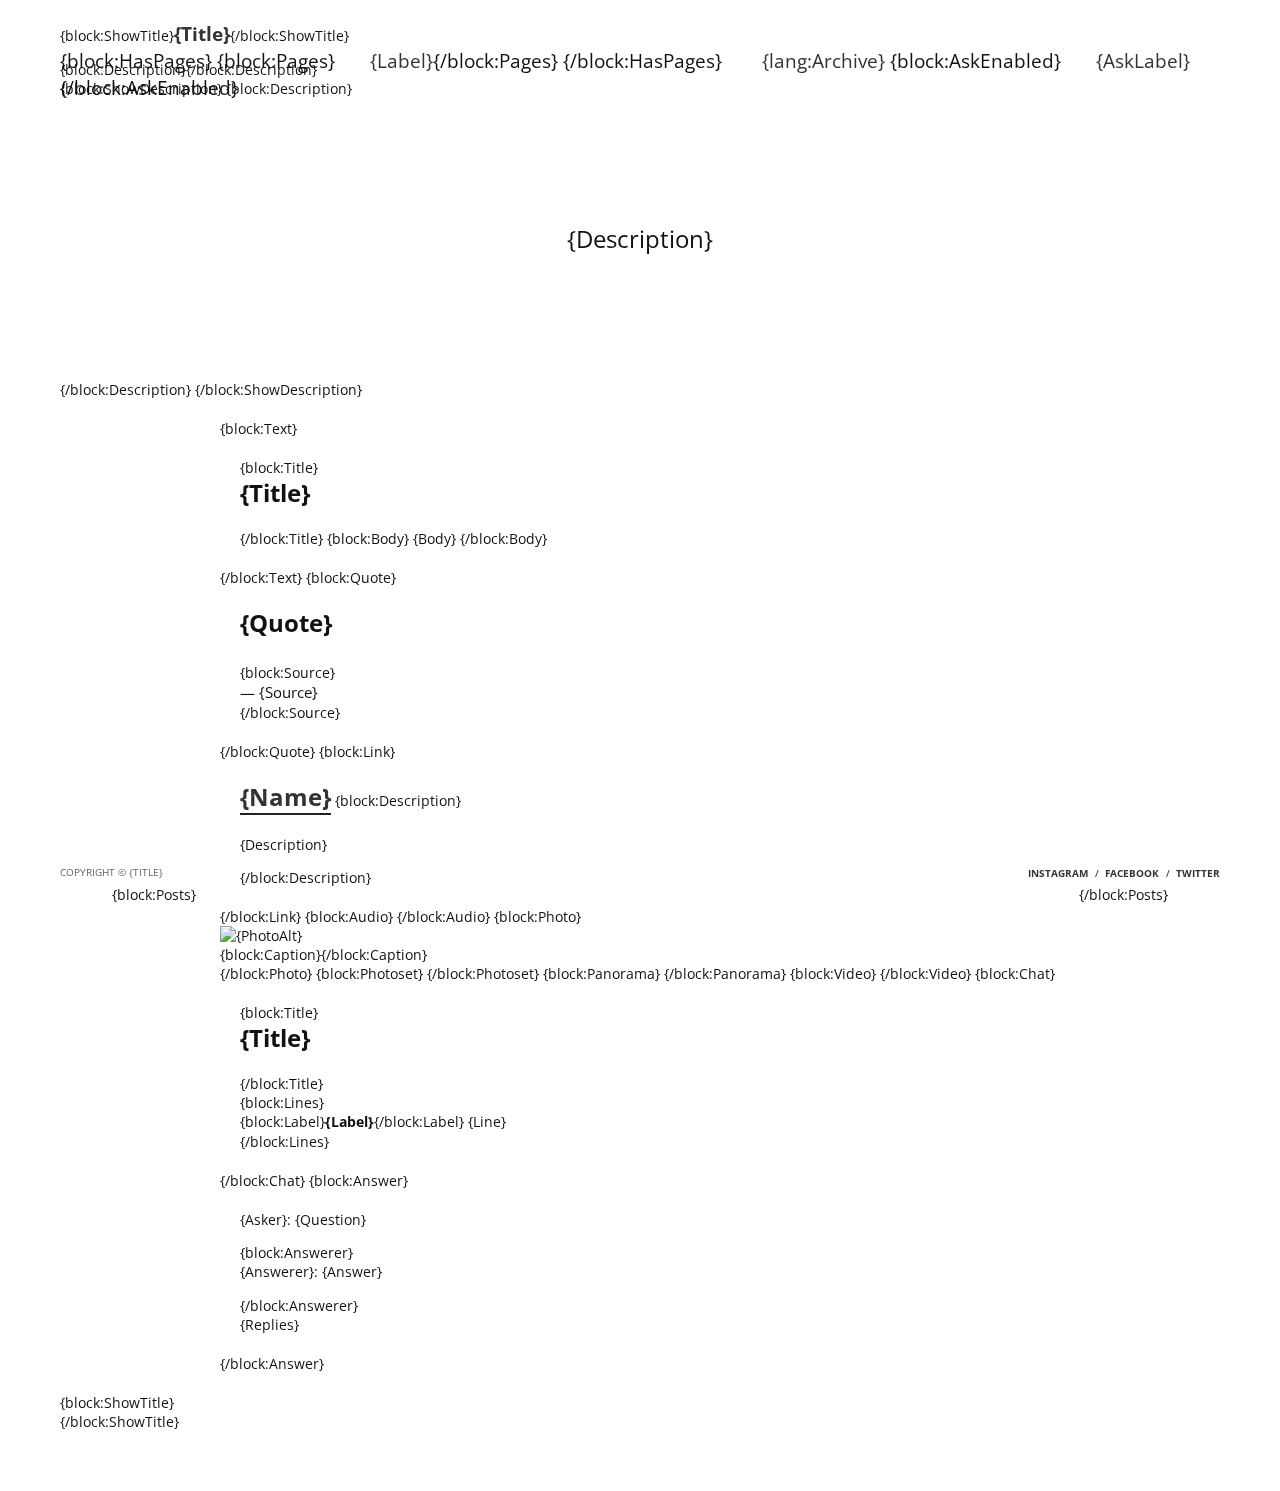
==== commit 601e7ccc: "Fixes to dynamic tags" ====
--- a/index.html
+++ b/index.html
@@ -62,7 +62,7 @@
 					    {block:Quote}
 	      					<!-- Quote -->
 							<div class="post__singlelink post__singlelink--text _postlink" tabindex="0">
-								<blockquote>{Quote}</blockquote>
+								<blockquote class="quote">{Quote}</blockquote>
 								{block:Source}<p class="source">&mdash; {Source}</p>{/block:Source}
 							</div>
       					{/block:Quote}
@@ -112,7 +112,7 @@
 								<ul class="post__conversation">
 									{block:Lines}
 										<li class="post__conversation--lines {Alt}">
-											<p>{block:Label}<strong>{Label}:</strong>{/block:Label} {Line}</p>
+											<p>{block:Label}<strong>{Label}</strong>{/block:Label} {Line}</p>
 										</li>
 									{/block:Lines}
 								</ul>
@@ -164,12 +164,6 @@
 				      			</ul>
 			      			{/block:HasTags}
 			      		</div>
-
-			      		{block:IndexPage}
-					        {LikeButton}
-					        {ReblogButton}
-					        <p><a href="{Permalink}" class="permalink">{lang:Permalink}</a></p>
-      					{/block:IndexPage}
 					</article>
 				{/block:Posts}
 
--- a/stylesheets/screen.css
+++ b/stylesheets/screen.css
@@ -61,7 +61,7 @@
 }
 
 /* line 59, ../sass/layouts/_base.scss */
-h2, blockquote, .post--link__url {
+h2, .quote, .post--link__url {
   font-size: 1.7em;
   margin-top: 0;
 }
@@ -112,7 +112,7 @@
 }
 
 /* line 103, ../sass/layouts/_base.scss */
-blockquote {
+.quote {
   font-weight: 700;
   margin-left: 0;
 }
@@ -193,16 +193,16 @@
     margin-bottom: 1em;
     text-align: center;
   }
-  /* line 46, ../sass/modules/_navigation.scss */
-  .navigation--site-wide__item a {
-    font-weight: 400;
-  }
 }
 @media (min-width: 675px) {
   /* line 37, ../sass/modules/_navigation.scss */
   .navigation--site-wide__item {
     margin-left: 35px;
   }
+}
+/* line 50, ../sass/modules/_navigation.scss */
+.navigation--site-wide__item a {
+  font-weight: 400;
 }
 
 /* line 55, ../sass/modules/_navigation.scss */
@@ -328,7 +328,9 @@
 
 /* modules/_action-item.scss */
 /* line 6, ../sass/modules/_action-items.scss */
-.action-item {
+.action-item,
+.like_button,
+.reblog_button {
   display: inline-block;
   max-width: 18px;
   margin: 0 3px 1em;
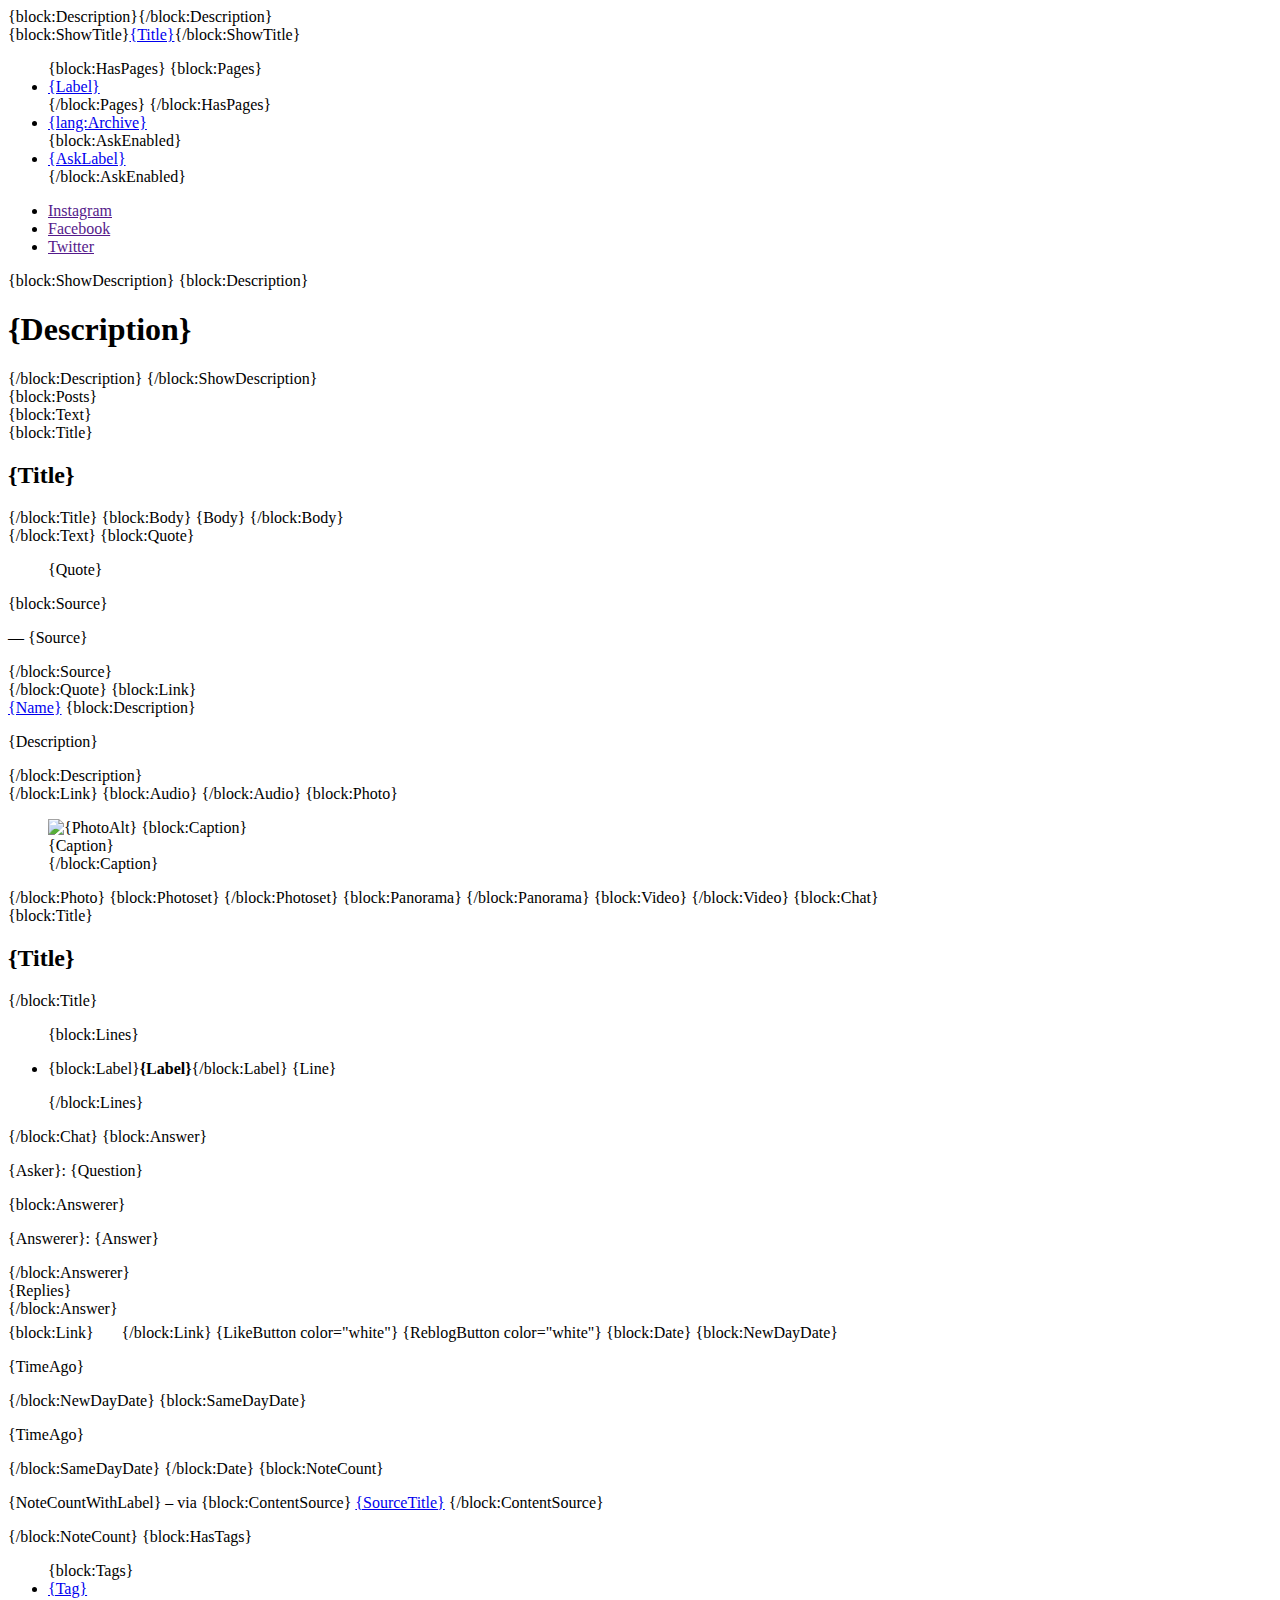
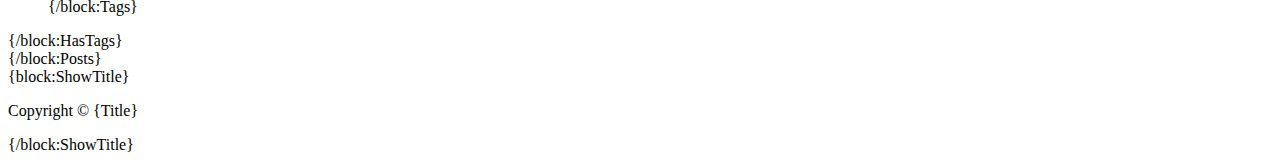
==== commit 6164c8c2: "Linked up JS file properly, updated README" ====
--- a/index.html
+++ b/index.html
@@ -13,7 +13,7 @@
 		<link rel="canonical" href="{block:IndexPage}{BlogURL}{/block:IndexPage}{block:PermalinkPage}{Permalink}{/block:PermalinkPage}">
 		<link rel="alternate" type="application/rss+xml" href="{RSS}">
 
-		<link rel="stylesheet" href="stylesheets/screen.css">
+		<link rel="stylesheet" href="https://rawgit.com/blunt/tumblr-minimal/master/stylesheets/screen.css">
 		<script src="https://ajax.googleapis.com/ajax/libs/jquery/1.11.3/jquery.min.js"></script>
 	</head>
 	<body>
@@ -183,6 +183,6 @@
 			</article>
 		</section>
 
-		<script src="js/script.js"></script>
+		<script src="https://rawgit.com/blunt/tumblr-minimal/master/js/script.js"></script>
 	</body>
 </html>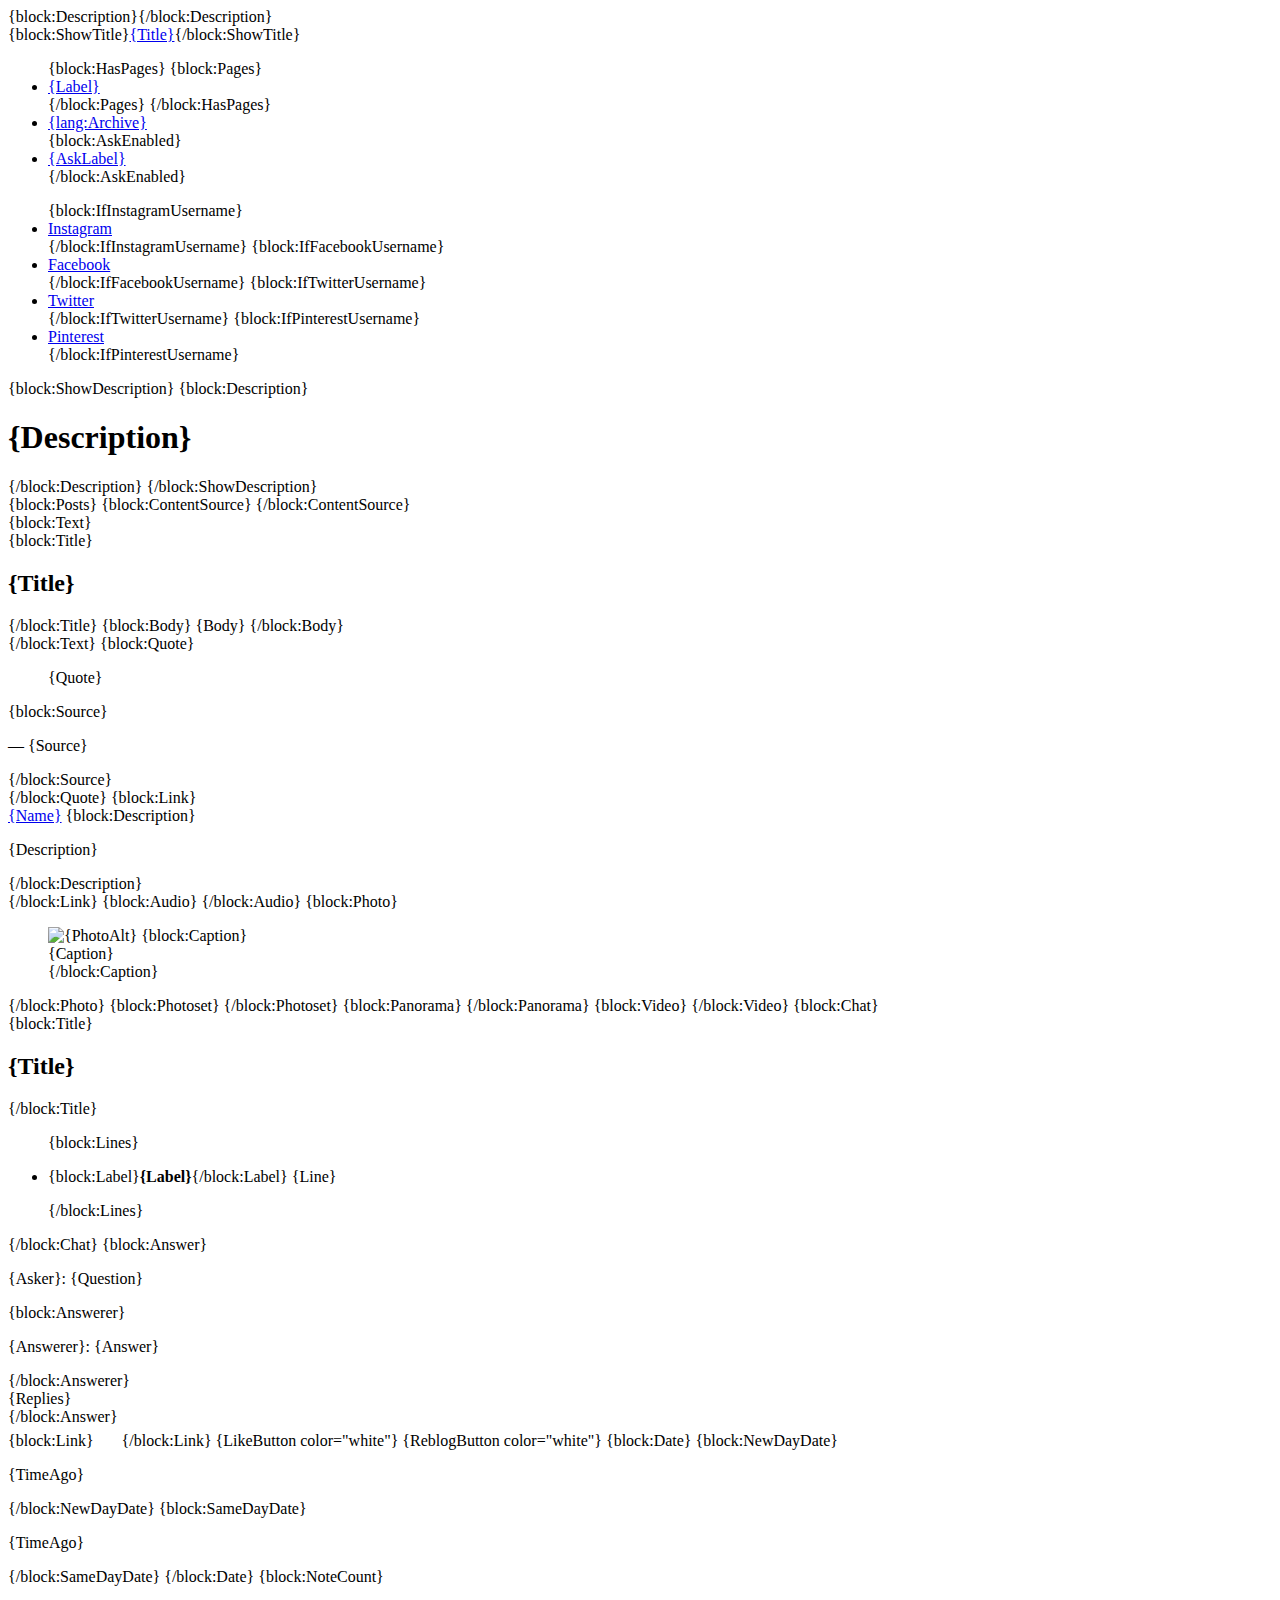
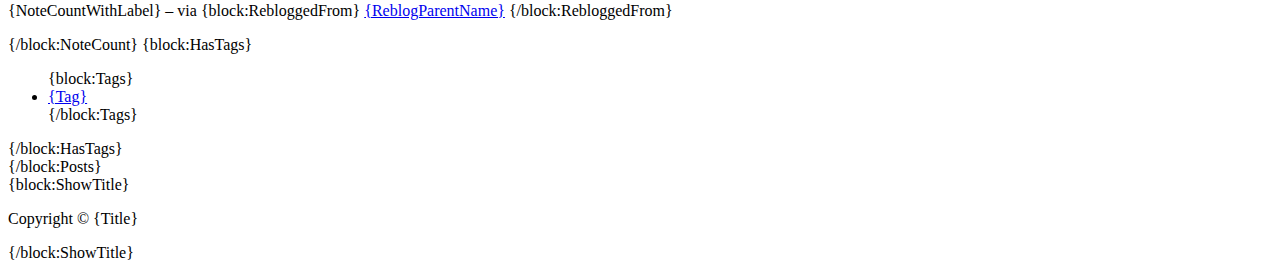
==== commit 78d60be6: "Dyanmic markup updated, xkit properly covered" ====
--- a/index.html
+++ b/index.html
@@ -15,6 +15,11 @@
 
 		<link rel="stylesheet" href="https://rawgit.com/blunt/tumblr-minimal/master/stylesheets/screen.css">
 		<script src="https://ajax.googleapis.com/ajax/libs/jquery/1.11.3/jquery.min.js"></script>
+
+		<meta name="text:Instagram Username" content=""/>
+		<meta name="text:Facebook Username" content=""/>
+ 		<meta name="text:Twitter Username" content=""/>
+ 		<meta name="text:Pinterest Username" content=""/>
 	</head>
 	<body>
 		<header>
@@ -32,9 +37,18 @@
 		</header>
 		<nav class="navigation--social _nav-social">
 			<ul class="navigation">
-				<li class="navigation__item navigation--social__item"><a href="">Instagram</a></li>
-				<li class="navigation__item navigation--social__item"><a href="">Facebook</a></li>
-				<li class="navigation__item navigation--social__item"><a href="">Twitter</a></li>
+        		{block:IfInstagramUsername}
+        			<li class="navigation__item navigation--social__item"><a href="https://www.instagram.com/{text:Instagram Username}" target="_blank">Instagram</a></li>
+        		{/block:IfInstagramUsername}
+        		{block:IfFacebookUsername}
+					<li class="navigation__item navigation--social__item"><a href="https://www.facebook.com/{text:Facebook Username}" target="_blank">Facebook</a></li>
+        		{/block:IfFacebookUsername}
+        		{block:IfTwitterUsername}
+					<li class="navigation__item navigation--social__item"><a href="https://twitter.com/{text:Twitter Username}" target="_blank">Twitter</a></li>
+        		{/block:IfTwitterUsername}
+        		{block:IfPinterestUsername}
+            		<li class="navigation__item navigation--social__item"><a href="https://pinterest.com/{text:Pinterest Username}" target="_blank">Pinterest</a></li>
+        		{/block:IfPinterestUsername}
 			</ul>
 		</nav>
 
@@ -48,6 +62,9 @@
 			<section class="posts">
 
 				{block:Posts}
+					{block:ContentSource}
+					<!-- {SourceURL} -->
+					{/block:ContentSource}
 					<article class="post post--{PostType}" data-id="{PostID}">
 						{block:Text}
 							<!-- Text -->
@@ -151,9 +168,9 @@
 			      				<p class="post__notes">
 			      					{NoteCountWithLabel} 
 			      					– via 
-			      					{block:ContentSource}
-			      						<a href="{SourceURL}">{SourceTitle}</a>
-			      					{/block:ContentSource}
+			      					{block:RebloggedFrom}
+			      						<a href="{ReblogParentURL}">{ReblogParentName}</a>
+			      					{/block:RebloggedFrom}
 			      				</p>
 			      			{/block:NoteCount}
 			      			{block:HasTags}
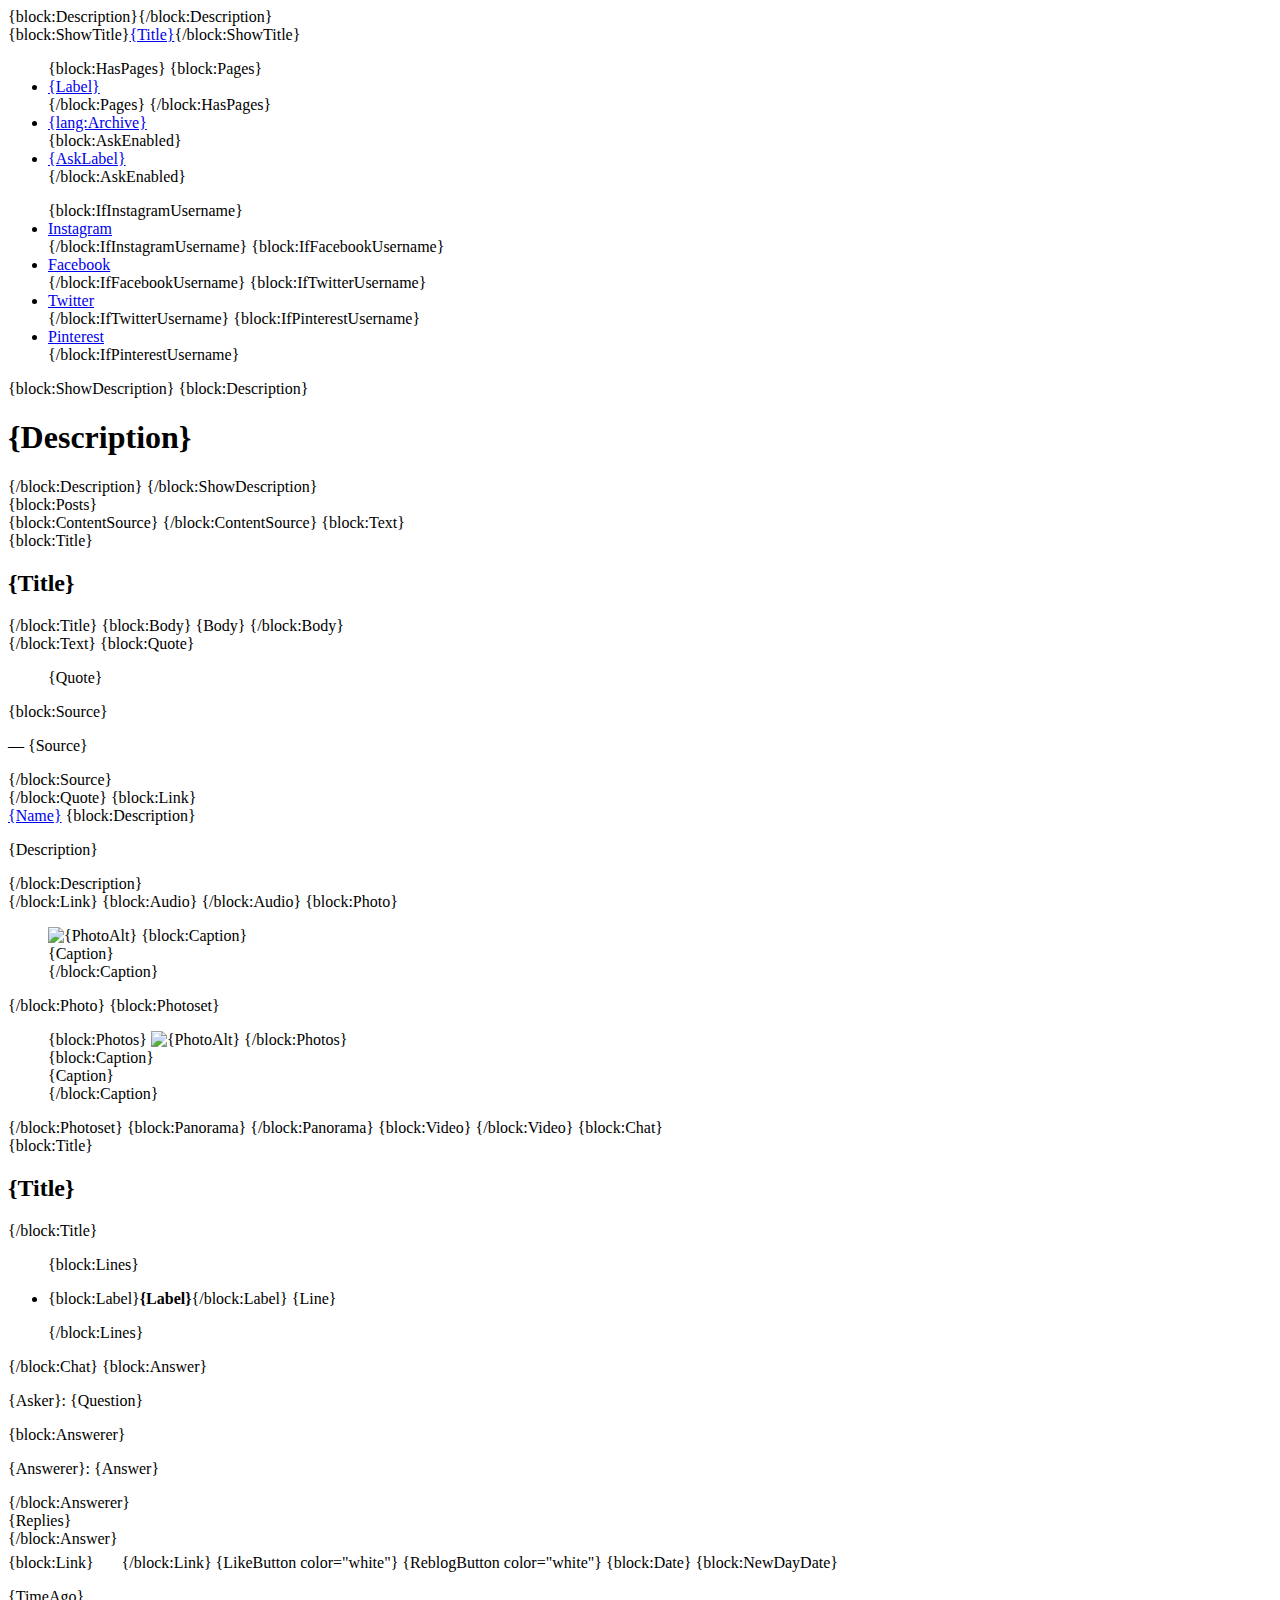
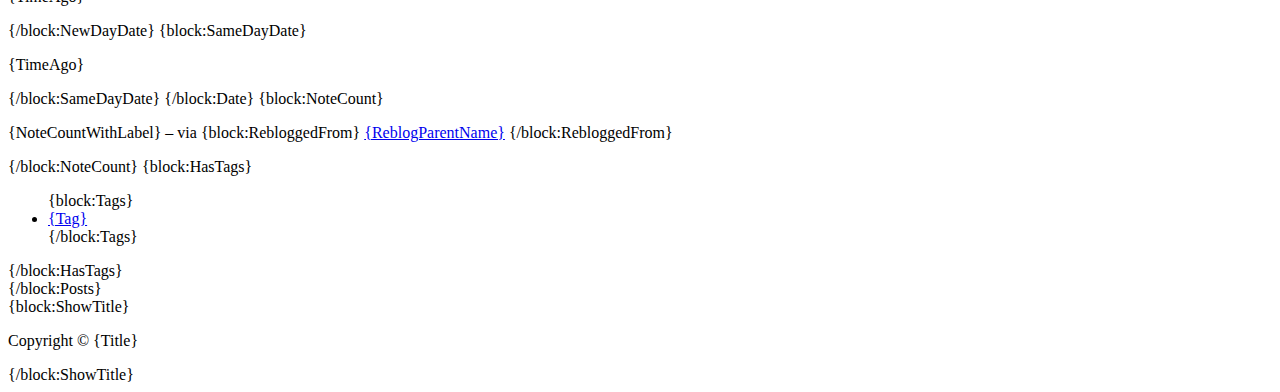
==== commit 1958cac1: "Photoset layout" ====
--- a/index.html
+++ b/index.html
@@ -62,12 +62,13 @@
 			<section class="posts">
 
 				{block:Posts}
-					{block:ContentSource}
-					<!-- {SourceURL} -->
-					{/block:ContentSource}
+					<!-- {PostType} -->
 					<article class="post post--{PostType}" data-id="{PostID}">
+						{block:ContentSource}
+						<!-- {SourceURL} -->
+						{/block:ContentSource}
+
 						{block:Text}
-							<!-- Text -->
 							<div class="post__singlelink post__singlelink--text _postlink" tabindex="0">
 						        {block:Title}<h2>{Title}</h2>{/block:Title}
 						        {block:Body}
@@ -77,7 +78,6 @@
 					    {/block:Text}
 
 					    {block:Quote}
-	      					<!-- Quote -->
 							<div class="post__singlelink post__singlelink--text _postlink" tabindex="0">
 								<blockquote class="quote">{Quote}</blockquote>
 								{block:Source}<p class="source">&mdash; {Source}</p>{/block:Source}
@@ -85,7 +85,6 @@
       					{/block:Quote}
 
       					{block:Link}
-	      					<!-- Link -->
 							<div class="post__singlelink post__singlelink--text _postlink" tabindex="0">
 								<a class="post--link__url external" {Target} href="{URL}">{Name}</a>
 								{block:Description}<p>{Description}</p>{/block:Description}
@@ -93,12 +92,10 @@
       					{/block:Link}
 
       					{block:Audio}
-      						<!-- Audio -->
       						<!-- Gotta implement this -->
 					    {/block:Audio}
 
 					    {block:Photo}
-					    	<!-- Photo -->
         					<div class="post__singlelink _postlink" tabindex="0">
 								<figure>
 					          			<img src="{PhotoURL-HighRes}" alt="{PhotoAlt}" width="{PhotoWidth-HighRes}" height="{PhotoHeight-HighRes}">
@@ -108,22 +105,27 @@
       					{/block:Photo}
 
       					{block:Photoset}
-					        <!-- Photoset -->
-					        <!-- GOtta implement this -->
+					        <div class="post__singlelink _postlink" tabindex="0">
+						        <figure>
+						        	<div class="photoset__grid" data-layout="{PhotosetLayout}">
+										{block:Photos}
+											<img src="{PhotoURL-HighRes}" width="{PhotoWidth-HighRes}" height="{PhotoHeight-HighRes}" alt="{PhotoAlt}"/>
+										{/block:Photos}
+									</div>
+						          {block:Caption}<figcaption class="post--photo__caption">{Caption}</figcaption>{/block:Caption}
+						        </figure>
+						    </div>
 					    {/block:Photoset}
 
 					    {block:Panorama}
-					        <!-- Panorama -->
-					        <!-- GOtta implement this -->
+					        <!-- Gotta implement this -->
 					    {/block:Panorama}
 
 					    {block:Video}
-					        <!-- Video -->
-					        <!-- GOtta implement this -->
+					        <!-- Gotta implement this -->
 					    {/block:Video}
 
 					    {block:Chat}
-        					<!-- Chat -->
         					<div class="post__singlelink post__singlelink--text _postlink" tabindex="0">
 								{block:Title}<h2>{Title}</h2>{/block:Title}
 								<ul class="post__conversation">
@@ -137,7 +139,6 @@
       					{/block:Chat}
 
       					{block:Answer}
-        					<!-- Answer -->
         					<div class="post__singlelink post__singlelink--text _postlink" tabindex="0">
 								<div class="post--answer__question">
 									<p>{Asker}: {Question}</p>
@@ -199,7 +200,8 @@
 				
 			</article>
 		</section>
-
+		
+		<script src="https://rawgit.com/blunt/tumblr-minimal/master/js/jquery.photoset-grid.min.js"></script>
 		<script src="https://rawgit.com/blunt/tumblr-minimal/master/js/script.js"></script>
 	</body>
 </html>